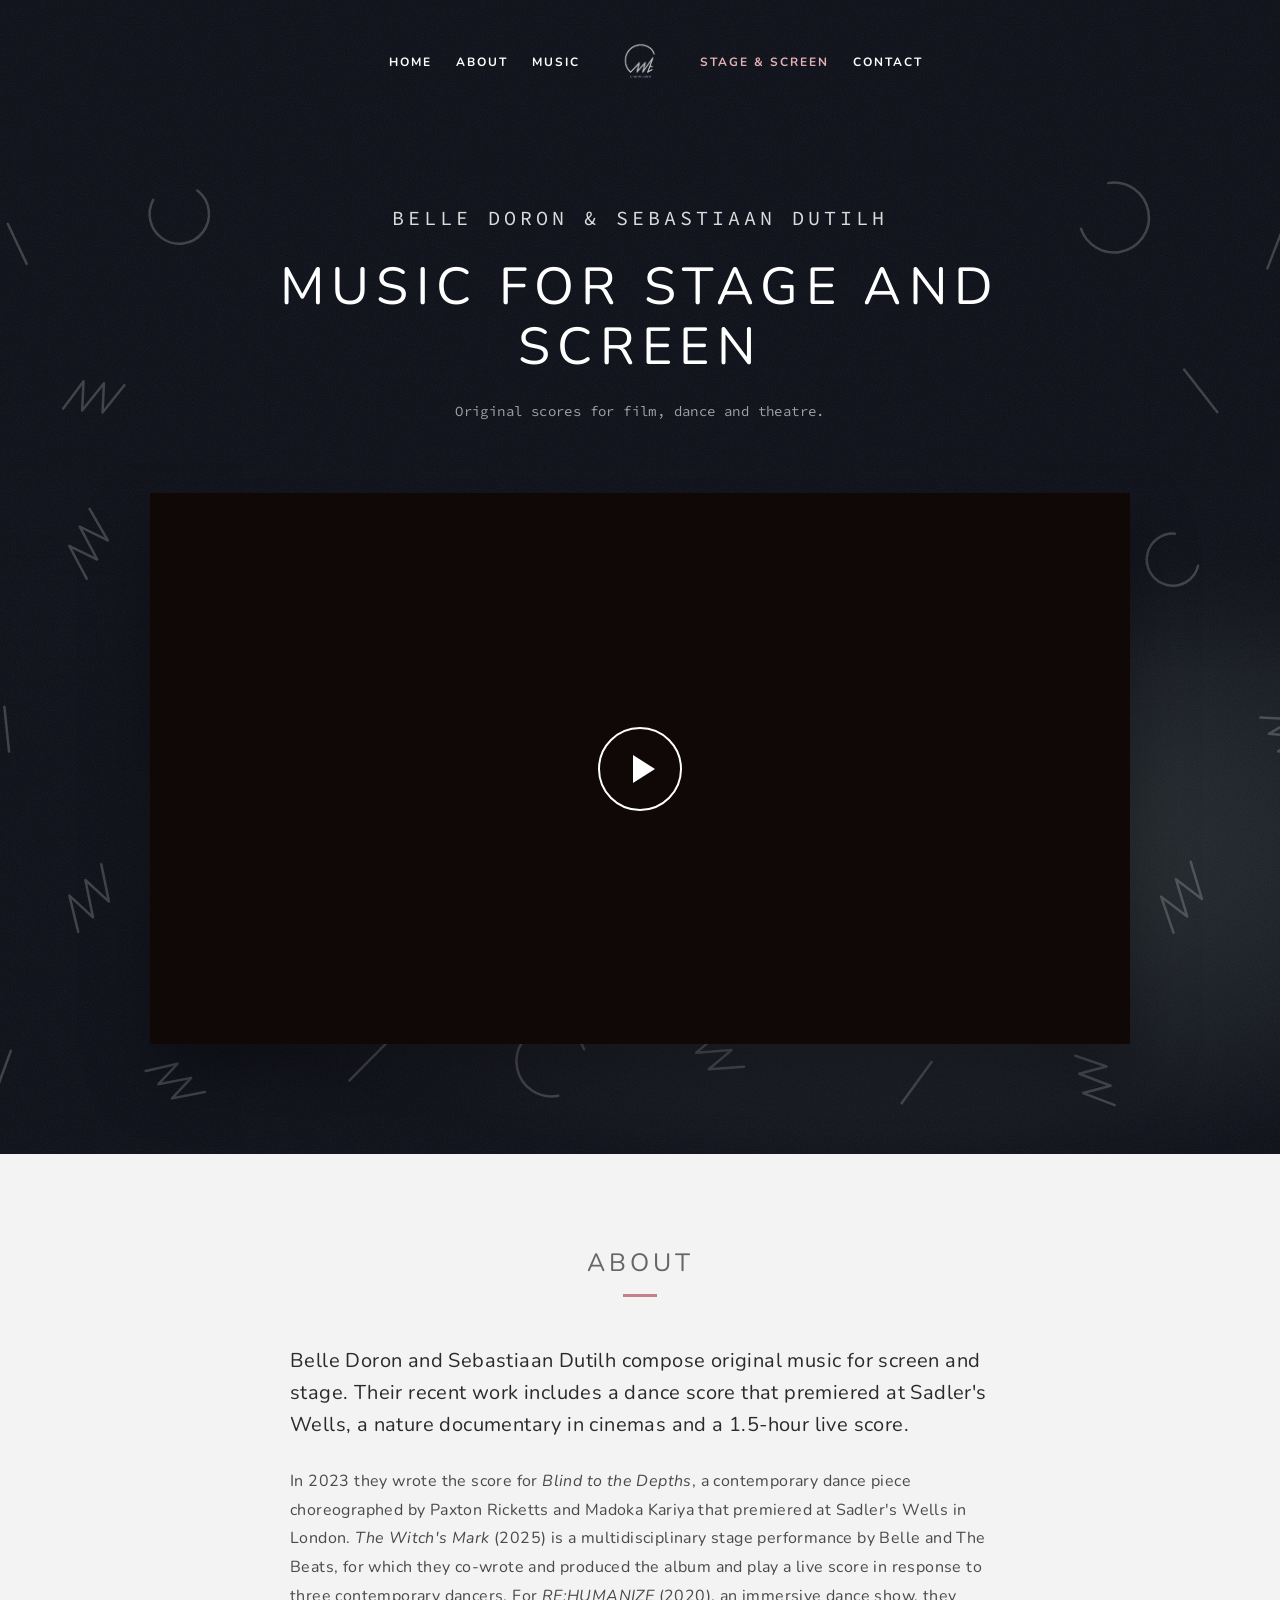
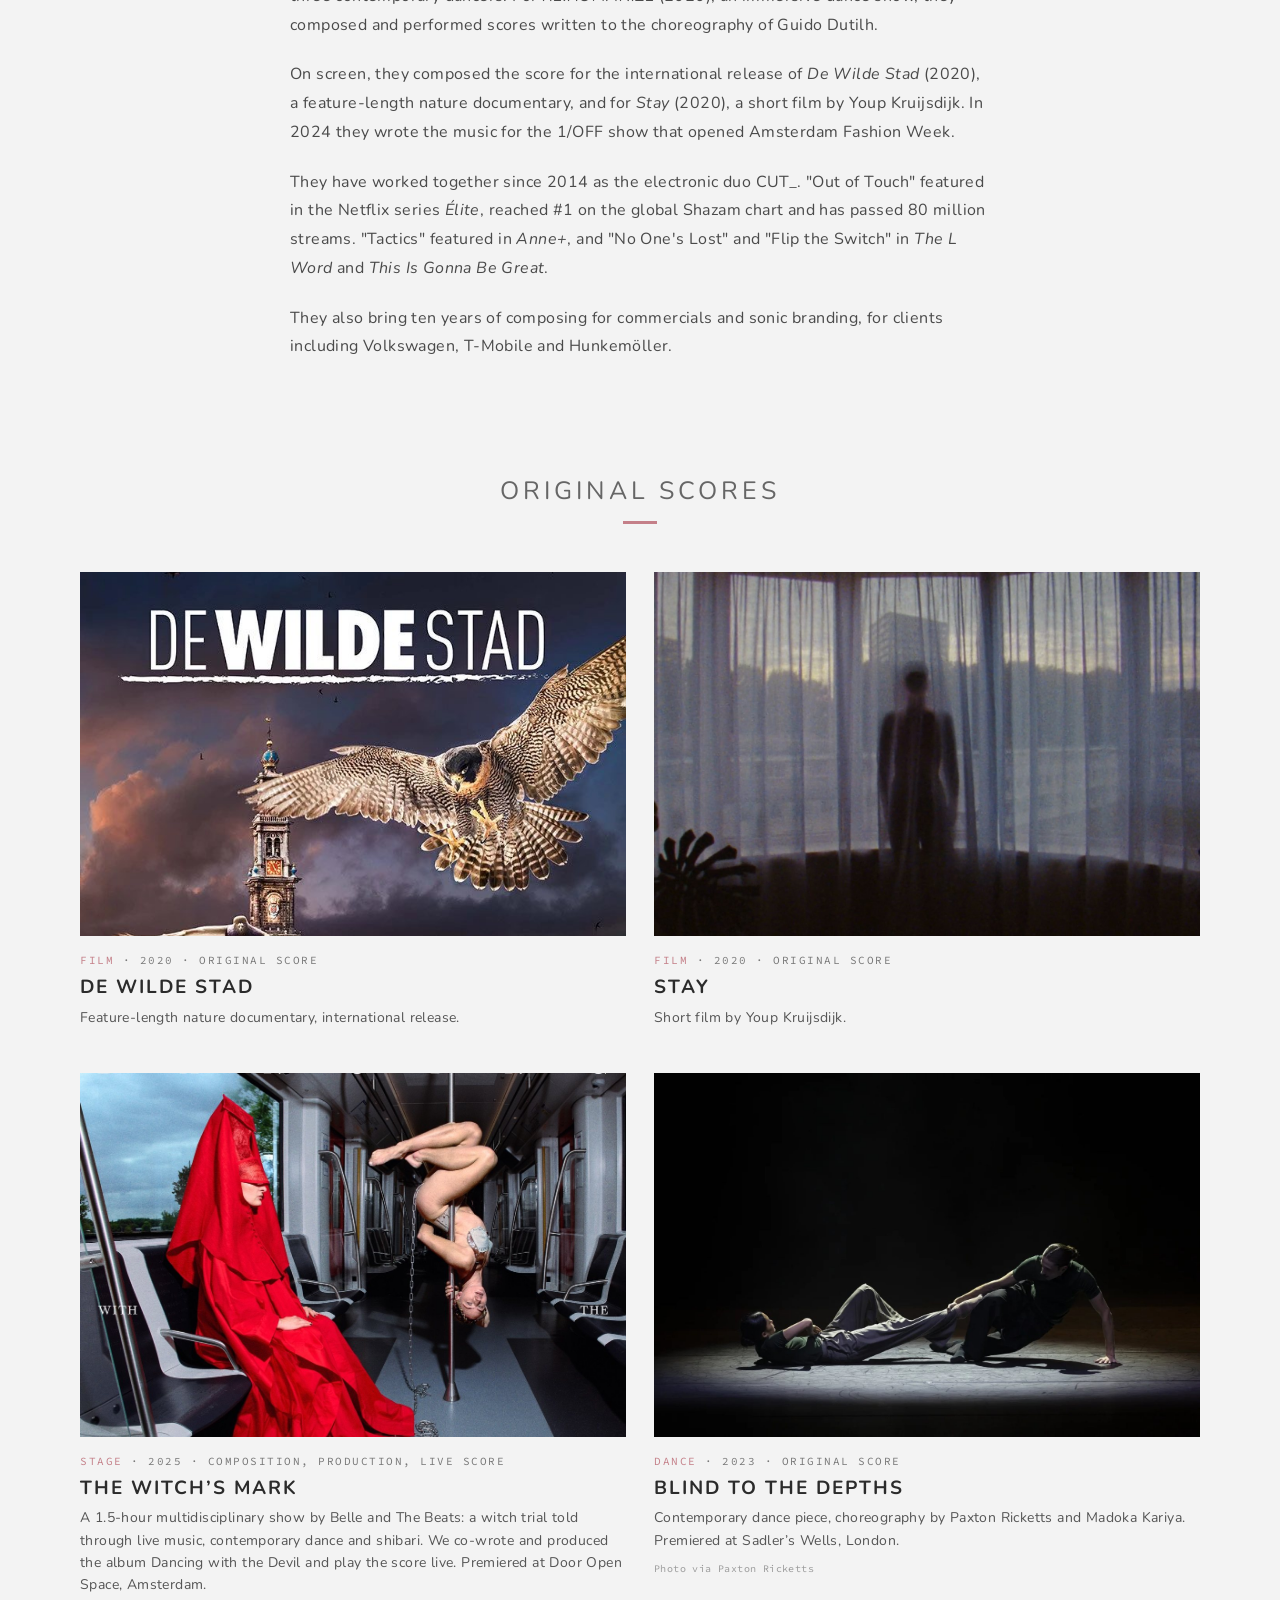
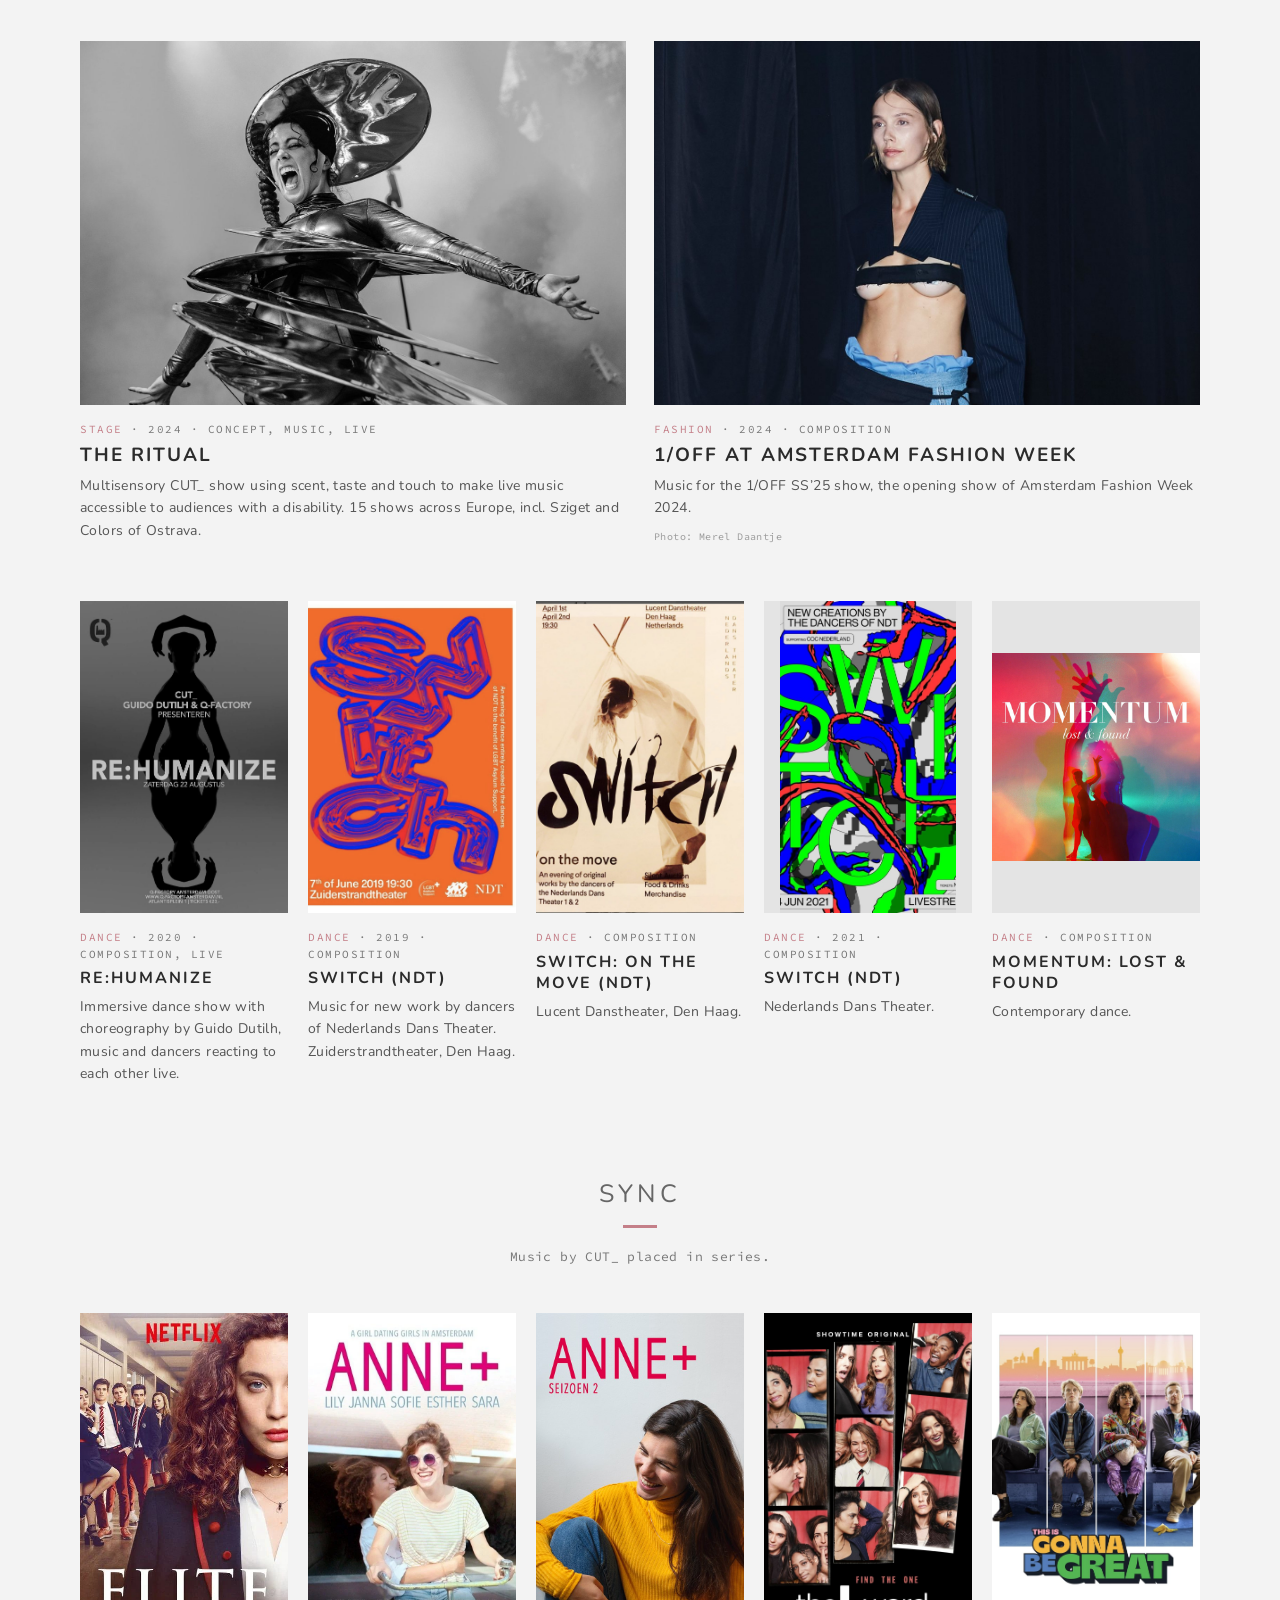
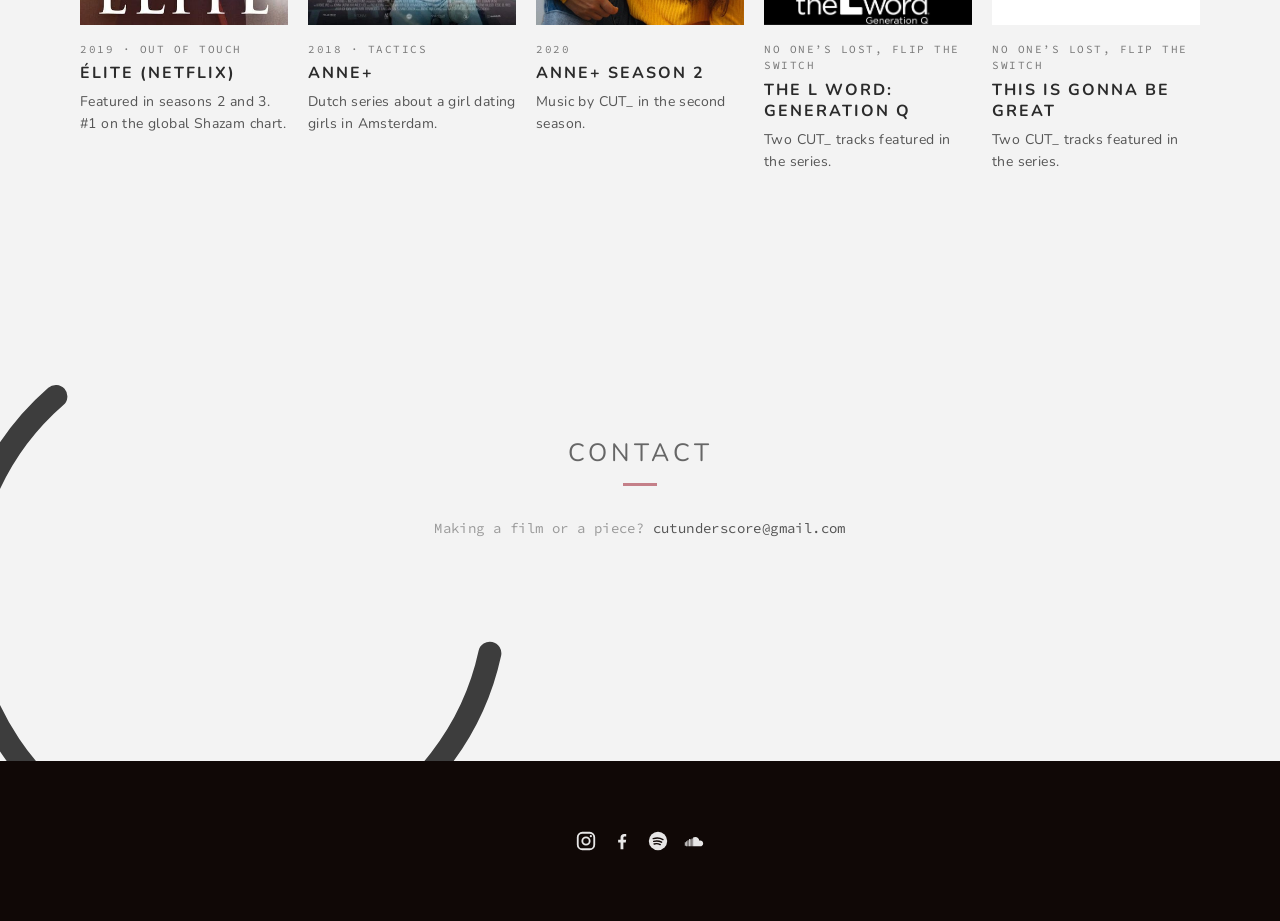
==== scoring.html @ 29ba9552 "CUT_ website v2 Co-Authored-By: Claude Opus 5.5 <noreply@anthropic.com> Claude-Session: https://clau" ====
<!DOCTYPE html>
<html lang="en">
<head>
  <meta charset="utf-8">
  <meta name="viewport" content="width=device-width, initial-scale=1">
  <title>CUT_ | Music for stage and screen</title>
  <meta name="description" content="Belle Doron and Sebastiaan Dutilh (CUT_) compose original music for film, dance and theatre.">
  <link rel="icon" href="img/logo.png">
  <link rel="preconnect" href="https://fonts.googleapis.com">
  <link rel="preconnect" href="https://fonts.gstatic.com" crossorigin>
  <link href="https://fonts.googleapis.com/css2?family=Nunito:wght@300;400;700&family=Source+Code+Pro:wght@400;500&display=swap" rel="stylesheet">
  <link rel="stylesheet" href="css/style.css">
</head>
<body class="page-scoring">

  <header id="header" class="site-header site-header--light">
    <nav class="nav">
      <button class="nav-toggle" aria-label="Menu" aria-expanded="false" aria-controls="nav-menu"><span></span><span></span></button>
      <ul class="nav-left">
        <li><a href="index.html#home">Home</a></li>
        <li><a href="index.html#about">About</a></li>
        <li><a href="index.html#shows">Shows</a></li>
        <li><a href="index.html#music">Music</a></li>
      </ul>
      <a class="logo" href="index.html#home" aria-label="CUT_"><img src="img/logo.png" alt="CUT_"></a>
      <ul class="nav-right">
        <li><a href="scoring.html" class="is-active">Stage &amp; Screen</a></li>
        <li><a href="#contact">Contact</a></li>
      </ul>
    </nav>
  </header>

  <main>
    <!-- INTRO -->
    <section class="section section--intro grain">
      <canvas class="glyphs" data-color="rgba(255,255,255,.2)" data-cell="190" data-weight="2.5" data-avoid=".section--intro .section-inner, .site-header .nav"></canvas>
      <div class="section-inner">
        <p class="eyebrow">Belle Doron &amp; Sebastiaan Dutilh</p>
        <h1>Music for stage and screen</h1>
        <p class="lede">Original scores for film, dance and theatre.</p>
      </div>
    </section>

    <!-- SHOWREEL -->
    <section id="reel" class="band music grain">
      <canvas class="glyphs" data-color="rgba(255,255,255,.2)" data-cell="190" data-weight="2.5" data-avoid="#reel h2"></canvas>
      <div class="wrap">
        <h2>Showreel</h2>
        <button class="reel" data-yt="a45DMk4CSk4" aria-label="Play showreel">
          <img src="https://i.ytimg.com/vi/a45DMk4CSk4/maxresdefault.jpg" alt="" onerror="this.remove()">
          <span class="reel-play" aria-hidden="true"></span>
        </button>
      </div>
    </section>

    <!-- BIO -->
    <section id="about" class="band band--light">
      <div class="wrap wrap--bio">
        <h2>About</h2>
        <div class="bio">
          <p class="bio-lead">Belle Doron and Sebastiaan Dutilh compose original music for screen and stage. Their recent work includes a dance score that premiered at Sadler's Wells, a nature documentary in cinemas and a 1.5-hour live score.</p>
          <p>In 2023 they wrote the score for <em>Blind to the Depths</em>, a contemporary dance piece choreographed by Paxton Ricketts and Madoka Kariya that premiered at Sadler's Wells in London. <em>The Witch's Mark</em> (2025) is a multidisciplinary stage performance by Belle and The Beats, for which they co-wrote and produced the album and play a live score in response to three contemporary dancers. For <em>RE:HUMANIZE</em> (2020), an immersive dance show, they composed and performed scores written to the choreography of Guido Dutilh.</p>
          <p>On screen, they composed the score for the international release of <em>De Wilde Stad</em> (2020), a feature-length nature documentary, and for <em>Stay</em> (2020), a short film by Youp Kruijsdijk. In 2024 they wrote the music for the 1/OFF show that opened Amsterdam Fashion Week.</p>
          <p>They have worked together since 2014 as the electronic duo CUT_. "Out of Touch" featured in the Netflix series <em>Élite</em>, reached #1 on the global Shazam chart and has passed 80 million streams. "Tactics" featured in <em>Anne+</em>, and "No One's Lost" and "Flip the Switch" in <em>The L Word</em> and <em>This Is Gonna Be Great</em>.</p>
          <p>They also bring ten years of composing for commercials and sonic branding, for clients including Volkswagen, T-Mobile and Hunkemöller.</p>
        </div>
      </div>
    </section>

    <!-- ORIGINAL SCORES -->
    <section id="scores" class="band band--light band--rule">
      <div class="wrap">
        <h2>Original scores</h2>
        <div class="grid grid--feature" id="score-feature"></div>
        <div class="grid grid--posters grid--5" id="score-grid"></div>
      </div>
    </section>

    <!-- SYNC -->
    <section id="sync" class="band band--light band--rule">
      <div class="wrap">
        <h2>Sync</h2>
        <p class="band-intro">Music by CUT_ placed in series.</p>
        <div class="grid grid--posters grid--5" id="sync-grid"></div>
      </div>
    </section>

    <!-- CONTACT -->
    <section id="contact" class="contact-band">
      <svg class="big-glyph big-glyph--arc" viewBox="0 0 700 700" aria-hidden="true"><path d="M150,110 A300,300 0 1 0 640,400" /></svg>
      <div class="section-inner">
        <h2>Contact</h2>
        <p class="contact-line">Making a film or a piece? <a href="mailto:cutunderscore@gmail.com">cutunderscore@gmail.com</a></p>
      </div>
    </section>
  </main>

<footer class="site-footer">
    <ul class="social">
      <li><a href="https://instagram.com/cutunderscore" target="_blank" rel="noopener" aria-label="Instagram">
        <svg viewBox="0 0 24 24"><rect x="3" y="3" width="18" height="18" rx="5" fill="none" stroke="currentColor" stroke-width="2"/><circle cx="12" cy="12" r="4" fill="none" stroke="currentColor" stroke-width="2"/><circle cx="17.3" cy="6.7" r="1.2" fill="currentColor"/></svg>
      </a></li>
      <li><a href="https://facebook.com/cutunderscore" target="_blank" rel="noopener" aria-label="Facebook">
        <svg viewBox="0 0 24 24"><path fill="currentColor" d="M13.5 21v-7.5h2.6l.4-3h-3V8.6c0-.9.3-1.5 1.5-1.5h1.6V4.4c-.3 0-1.2-.1-2.3-.1-2.3 0-3.9 1.4-3.9 4v2.2H7.8v3h2.6V21h3.1z"/></svg>
      </a></li>
      <li><a href="https://open.spotify.com/artist/7HPVAGjCVDzP7xcNrkwgxL" target="_blank" rel="noopener" aria-label="Spotify">
        <svg viewBox="0 0 24 24"><circle cx="12" cy="12" r="10" fill="currentColor"/><path d="M6.8 9.4c3.6-1 7.6-.7 10.6 1M7.3 12.4c2.9-.8 6.1-.5 8.6.9M7.8 15.2c2.3-.6 4.6-.4 6.6.7" fill="none" stroke="#100806" stroke-width="1.6" stroke-linecap="round"/></svg>
      </a></li>
      <li><a href="https://soundcloud.com/cutunderscore" target="_blank" rel="noopener" aria-label="SoundCloud">
        <svg viewBox="0 0 24 24"><path fill="currentColor" d="M11 8.2c.6-.4 1.4-.7 2.3-.7 2.4 0 4.3 1.8 4.5 4.1.3-.1.6-.2 1-.2 1.7 0 3.2 1.4 3.2 3.2S20.5 17.8 18.8 17.8H11V8.2zM9.5 9.2h1v8.6h-1zM8 10.2h1v7.6H8zM6.5 9.8h1v8h-1zM5 11.2h1v6.6H5zM3.5 12.2h1v5.4h-1zM2 13.4h1v3.8H2z"/></svg>
      </a></li>
    </ul>
  </footer>
  <script src="js/scoring.js"></script>
  <script src="js/shows.js"></script>
  <script src="js/glyphs.js"></script>
  <script src="js/nav.js"></script>
</body>
</html>
---- css/style.css ----
/* CUT_ — overgenomen van de Squarespace-versie (nov 2026) */

:root {
  --ink: #100806;              /* body + footer */
  --nav: #000;
  --nav-active: rgba(165, 164, 161, .81);
  --heading: rgba(64, 64, 64, .79);
  --muted: #828282;
  --mono-ink: #525252;
  --button: rgba(0, 0, 0, .58);
  --sans: "Nunito", system-ui, sans-serif;
  --mono: "Source Code Pro", ui-monospace, monospace;
}

* { box-sizing: border-box; }
html { scroll-behavior: smooth; }
body {
  margin: 0;
  background: var(--ink);
  font-family: var(--sans);
  font-size: 16px;
  letter-spacing: .4px;
  line-height: 1.75;
  -webkit-font-smoothing: antialiased;
}
img { display: block; max-width: 100%; }
a { color: inherit; }
ul { list-style: none; margin: 0; padding: 0; }

/* ---------- Header ---------- */
.site-header {
  position: absolute;
  top: 0; left: 0; right: 0;
  z-index: 10;
  padding: 0 30px;
}
.nav {
  height: 122px;
  display: flex;
  align-items: center;
  justify-content: center;
  gap: 32px;
}
.nav ul { display: flex; gap: 24px; }
.nav-left  { flex: 1; justify-content: flex-end; }
.nav-right { flex: 1; justify-content: flex-start; }
.nav a {
  font-size: 12px;
  font-weight: 700;
  letter-spacing: 2px;
  line-height: 12px;
  text-transform: uppercase;
  text-decoration: none;
  color: var(--nav);
  transition: color .2s;
}
.nav a:hover, .nav a.is-active { color: var(--nav-active); }
.logo img { width: 56px; height: auto; }

/* ---------- Sections ---------- */
.section {
  position: relative;
  display: flex;
  align-items: center;
  justify-content: center;
  background-color: #ececec;
  background-size: cover;
  background-position: center;
  scroll-margin-top: 0;
}
.section-inner {
  position: relative;
  width: 100%;
  max-width: 820px;
  padding: 140px 30px 100px;
  text-align: center;
}
.section-inner--wide { max-width: 1020px; }

.section--home    { background-image: url('../img/bg-home.gif'); }
.section--shows   { background-image: url('../img/bg-shows.gif'); }
.section--music   { background-image: url('../img/bg-music.gif'); }
.section--contact { background-image: url('../img/bg-contact.gif'); }

.section--home    { min-height: max(89vw, 100vh); }
.section--shows   { min-height: 61vw; }
.section--music   { min-height: 79vw; }
.section--contact { min-height: 81vw; }
@media (min-width: 1600px) {
  .section--home    { min-height: 1300px; }
  .section--shows   { min-height: 980px; }
  .section--music   { min-height: 1100px; }
  .section--contact { min-height: 1100px; }
}

h2 {
  margin: 0 0 1.2em;
  font-family: var(--sans);
  font-weight: 400;
  font-size: 25px;
  line-height: 1.1;
  letter-spacing: 4px;
  text-transform: uppercase;
  color: var(--heading);
}

/* Home */
.hero-cover {
  display: inline-block;
  width: min(461px, 80vw);
}
.hero-cover img { width: 100%; height: auto; }

/* Shows */
.shows { color: var(--muted); text-align: left; }
.shows-empty { margin: 0; font-size: 13px; }
.show {
  display: grid;
  grid-template-columns: 120px 1fr auto;
  gap: 16px;
  align-items: baseline;
  padding: 14px 0;
  border-bottom: 1px solid rgba(0,0,0,.12);
  color: #404040;
}
.show-date { font-family: var(--mono); font-size: 13px; letter-spacing: 1px; text-transform: uppercase; }
.show-place { font-size: 15px; }
.show-place small { display: block; color: var(--muted); font-size: 13px; }
.show a.button { padding: 8px 16px; }

/* Music */
.spotify {
  display: block;
  width: 100%;
  border: 0;
  border-radius: 12px;
}

/* Contact */
.contact-line {
  margin: 0 0 2.2em;
  font-family: var(--mono);
  font-size: 14px;
  color: #9a9a9a;
}
.contact-line a { color: var(--mono-ink); text-decoration: none; }
.contact-line a:hover { text-decoration: underline; }

.button {
  display: inline-block;
  padding: 13px 26px;
  border: 2px solid var(--button);
  color: var(--button);
  background: transparent;
  font-family: var(--mono);
  font-size: 12px;
  font-weight: 500;
  letter-spacing: 2px;
  line-height: 1.2;
  text-transform: uppercase;
  text-decoration: none;
  transition: background .2s, color .2s;
}
.button:hover { background: var(--button); color: #fff; }

/* ---------- Footer ---------- */
.site-footer {
  height: 160px;
  display: flex;
  align-items: center;
  justify-content: center;
  background: var(--ink);
  color: rgba(255,255,255,.8);
}
.social { display: flex; gap: 14px; }
.social a { display: block; width: 22px; height: 22px; color: #fff; opacity: .9; transition: opacity .2s; }
.social a:hover { opacity: .6; }
.social svg { width: 100%; height: 100%; }

/* ---------- Mobiel ---------- */
@media (max-width: 640px) {
  .nav { height: auto; padding-top: 22px; flex-wrap: wrap; gap: 14px 20px; }
  .logo { order: -1; flex-basis: 100%; display: flex; justify-content: center; }
  .nav-left, .nav-right { flex: 0 0 auto; gap: 18px; }
  .nav a { font-size: 11px; letter-spacing: 1.5px; }
  .section-inner { padding: 170px 20px 80px; }
  .section--home { min-height: 100vh; }
  .section--shows, .section--music, .section--contact { min-height: 100vw; }
  .show { grid-template-columns: 1fr; gap: 4px; }
}

/* ================= Stage & Screen (scoring.html) ================= */
.page-scoring { background: #f3f3f3; }
.wrap { width: 100%; max-width: 1180px; margin: 0 auto; padding: 0 30px; }

.section--intro { min-height: 0; background: #f3f3f3; }
.section--intro .section-inner { padding: 200px 30px 90px; }
.eyebrow {
  margin: 0 0 22px;
  font-family: var(--mono);
  font-size: clamp(14px, 1.7vw, 20px);
  letter-spacing: 4px;
  text-transform: uppercase;
  color: #2b2b2b;
}
h1 {
  margin: 0;
  font-weight: 400;
  font-size: clamp(28px, 4.6vw, 52px);
  line-height: 1.15;
  letter-spacing: .14em;
  text-transform: uppercase;
  color: #2b2b2b;
}
.lede { margin: 22px 0 0; font-family: var(--mono); font-size: 14px; color: #777; }
.band { padding: 96px 0; }
.band h2 { text-align: center; margin-bottom: 48px; }
.band--light { background: #f3f3f3; }
.band--rule { padding-top: 0; }
.band--dark  { background: #6b6b6b url('../img/bg-music.gif') center / cover; }
.band--dark h2 { color: #fff; }
.band--grain { background: #ececec url('../img/bg-shows.gif') center / cover; }

/* Showreel */
.reel {
  position: relative;
  display: block;
  width: 100%;
  max-width: 980px;
  margin: 0 auto;
  aspect-ratio: 16 / 9;
  padding: 0;
  border: 0;
  background: var(--ink);
  cursor: pointer;
  overflow: hidden;
  box-shadow: 0 30px 60px rgba(0,0,0,.35);
}
.reel img { width: 100%; height: 100%; object-fit: cover; opacity: .85; transition: opacity .25s, transform .6s; }
.reel:hover img { opacity: 1; transform: scale(1.02); }
.reel-play {
  position: absolute; left: 50%; top: 50%;
  width: 84px; height: 84px; margin: -42px 0 0 -42px;
  border: 2px solid #fff; border-radius: 50%;
}
.reel-play::after {
  content: ""; position: absolute; left: 33px; top: 26px;
  border-left: 22px solid #fff; border-top: 14px solid transparent; border-bottom: 14px solid transparent;
}
.reel iframe { width: 100%; height: 100%; border: 0; display: block; }
.reel--playing { cursor: default; }

/* Bio */
.wrap--bio { max-width: 760px; }
.bio p { margin: 0 0 1.3em; color: #4a4a4a; font-size: 16px; line-height: 1.8; }
.bio .bio-lead { font-size: 20px; line-height: 1.6; color: #2b2b2b; }
.bio em { font-style: italic; }

/* Kaarten */
.grid { display: grid; gap: 44px 28px; }
.grid--posters { grid-template-columns: repeat(4, 1fr); }
.grid--3 { grid-template-columns: repeat(3, 1fr); max-width: 900px; margin-left: auto; margin-right: auto; }
.grid--5 { grid-template-columns: repeat(5, 1fr); gap: 36px 20px; }
.grid--feature { grid-template-columns: repeat(2, 1fr); margin-bottom: 56px; }
.card { display: block; color: inherit; text-decoration: none; }
.card-media { overflow: hidden; background: #e4e4e4; }
.grid--posters .card-media { aspect-ratio: 2 / 3; }
.grid--feature .card-media { aspect-ratio: 3 / 2; }
.card-media img { width: 100%; height: 100%; object-fit: cover; transition: transform .6s; }
a.card:hover .card-media img { transform: scale(1.03); }
.card-media--type {
  display: flex; align-items: center; justify-content: center; padding: 20px;
  background: #6b6b6b url('../img/bg-music.gif') center / cover;
}
.card-type {
  color: #fff; text-align: center;
  font-size: 22px; letter-spacing: 4px; line-height: 1.3; text-transform: uppercase;
}
.card-body { padding-top: 16px; }
.card-meta {
  margin: 0 0 6px;
  font-family: var(--mono); font-size: 11px; letter-spacing: 1.5px; line-height: 1.5;
  text-transform: uppercase; color: #777;
}
.card h3 {
  margin: 0 0 6px;
  font-size: 16px; font-weight: 700; letter-spacing: 2px; line-height: 1.35;
  text-transform: uppercase; color: #2b2b2b;
}
.grid--feature .card h3 { font-size: 19px; }
.card-note { margin: 0; font-size: 14px; line-height: 1.6; color: #555; }
.card-credit { margin: 8px 0 0; font-family: var(--mono); font-size: 10px; color: #999; }
a.card:hover h3 { text-decoration: underline; text-underline-offset: 4px; }

.page-scoring .section--contact { min-height: 0; }
.page-scoring .section--contact .section-inner { padding: 150px 30px 170px; }

@media (max-width: 900px) {
  .grid--posters, .grid--5 { grid-template-columns: repeat(2, 1fr); }
  .grid--3 { grid-template-columns: repeat(3, 1fr); }
}
@media (max-width: 640px) {
  .band { padding: 64px 0; }
  .wrap { padding: 0 20px; }
  .grid--feature { grid-template-columns: 1fr; }
  .grid, .grid--5 { gap: 32px 16px; }
  .grid--3 { grid-template-columns: repeat(2, 1fr); }
  .site-header { background: #f3f3f3; padding-bottom: 16px; }
  .section--intro .section-inner { padding: 200px 20px 80px; }
  .bio .bio-lead { font-size: 18px; }
}

.band-intro { margin: -30px 0 44px; text-align: center; font-family: var(--mono); font-size: 13px; color: #777; }
.shows-more { margin: 34px 0 0; text-align: center; }
[hidden] { display: none !important; }

/* ================= Versie 2: homepage ================= */
:root { --night: #0c0e17; --slate: #252a2c; --pink: #e3b1b6; }
.page-home { background: var(--night); }

/* Ruis in code (vervangt de GIF-achtergronden) */
.grain { position: relative; isolation: isolate; }
.grain::before {
  content: ""; position: absolute; inset: -60px; z-index: -1; pointer-events: none;
  background-image: url("data:image/svg+xml,%3Csvg xmlns='http://www.w3.org/2000/svg' width='220' height='220'%3E%3Cfilter id='n'%3E%3CfeTurbulence type='fractalNoise' baseFrequency='.9' numOctaves='2' stitchTiles='stitch'/%3E%3CfeColorMatrix values='0 0 0 0 1  0 0 0 0 1  0 0 0 0 1  0 0 0 .9 0'/%3E%3C/filter%3E%3Crect width='100%25' height='100%25' filter='url(%23n)'/%3E%3C/svg%3E");
  opacity: .07;
  animation: grain .5s steps(4) infinite;
}
.grain--mid::before { opacity: .38; }
.grain--light::before { opacity: .55; }
@keyframes grain { 0% { transform: translate(0,0) } 25% { transform: translate(-28px,17px) } 50% { transform: translate(19px,-31px) } 75% { transform: translate(-13px,-22px) } 100% { transform: translate(24px,26px) } }
@media (prefers-reduced-motion: reduce) { .grain::before, .big-glyph { animation: none !important; } }
.grain, .about, .contact-band { overflow: hidden; }

canvas.glyphs { position: absolute; inset: 0; width: 100%; height: 100%; z-index: 0; pointer-events: none; }
.hero-inner, .wrap, .section-inner, .teaser-text { position: relative; z-index: 1; }

/* Header op donker */
.site-header--light .nav a { color: #fff; }
.site-header--light .nav a:hover, .site-header--light .nav a.is-active { color: rgba(255,255,255,.5); }
.site-header--light .logo img { filter: invert(1); }

/* Hero */
.hero {
  min-height: 100vh;
  display: flex; align-items: center;
  background: radial-gradient(ellipse at 30% 55%, #2c3336 0%, var(--night) 62%);
  color: #fff;
}
.hero-inner {
  width: 100%; max-width: 1180px; margin: 0 auto; padding: 150px 30px 90px;
  display: grid; grid-template-columns: minmax(0, 540px) 1fr; gap: 70px; align-items: center;
}
.page-home .hero-cover { display: block; width: 100%; box-shadow: 0 40px 90px rgba(0,0,0,.6); transition: transform .5s; }
.page-home .hero-cover:hover { transform: scale(1.015); }
.hero .eyebrow { color: var(--pink); font-size: 12px; letter-spacing: 3px; margin-bottom: 18px; }
.hero h1 { color: #fff; font-weight: 300; font-size: clamp(40px, 6.4vw, 88px); letter-spacing: .16em; line-height: 1; }
.hero-sub { margin: 22px 0 34px; font-family: var(--mono); font-size: 14px; color: rgba(255,255,255,.6); }
.listen { display: flex; flex-wrap: wrap; gap: 12px; }
.listen--center { justify-content: center; margin-top: 28px; }
.button--light { border-color: rgba(255,255,255,.75); color: #fff; }
.button--light:hover { background: #fff; color: var(--night); }

/* Video */
.video { background: var(--night); padding: 30px 0 110px; }
.video .reel { max-width: 1040px; }

/* Feiten */
.facts { background: var(--night); border-top: 1px solid rgba(255,255,255,.12); padding: 34px 30px; }
.facts ul { max-width: 1180px; margin: 0 auto; display: flex; flex-wrap: wrap; justify-content: center; gap: 14px 46px; }
.facts li { font-family: var(--mono); font-size: 12px; letter-spacing: 1.5px; text-transform: uppercase; color: rgba(255,255,255,.55); }
.facts strong { color: #fff; font-weight: 500; }

/* About */
.about { position: relative; background: #f3f3f3; padding: 120px 0; }
.about-grid { display: grid; grid-template-columns: 1.1fr 1fr; gap: 64px; align-items: center; }
.about-photo { margin: 0; }
.about-photo img { width: 100%; aspect-ratio: 4 / 3; object-fit: cover; object-position: 29% 30%; }
.about-text { background: #f3f3f3; padding: 26px 0; }
.about-text h2 { margin-bottom: 22px; }
.about-text p { margin: 0 0 1.1em; color: #4a4a4a; line-height: 1.8; }
.about-text .bio-lead { font-size: 21px; line-height: 1.55; color: #2b2b2b; }

/* Shows */
.shows-band { background: #e9e9e9; display: flex; justify-content: center; }
.shows-band .section-inner { padding: 120px 30px; }

/* Grote glyphs */
.big-glyph { position: absolute; z-index: 0; fill: none; stroke-linecap: round; stroke-linejoin: round; pointer-events: none; animation: wobble .5s steps(2) infinite; }
.big-glyph--zig { left: 50%; top: 50%; width: min(760px, 90%); transform: translate(-50%, -50%); stroke: #f6f6f6; stroke-width: 34; }
.big-glyph--arc { left: -6%; top: 6%; width: min(620px, 80%); stroke: #3d3d3d; stroke-width: 26; }
@keyframes wobble { 50% { rotate: .5deg; } }

/* Music */
.music { background: #707070; padding: 110px 0; }
.music h2 { color: #fff; text-align: center; margin-bottom: 44px; }
.music .spotify { max-width: 980px; margin: 0 auto; box-shadow: 0 30px 60px rgba(0,0,0,.3); }
.releases { display: grid; grid-template-columns: repeat(4, 1fr); gap: 22px; max-width: 980px; margin: 64px auto 0; }
.release { color: #fff; text-decoration: none; }
.release img { width: 100%; aspect-ratio: 1; object-fit: cover; box-shadow: 0 18px 40px rgba(0,0,0,.3); transition: transform .4s; }
.release:hover img { transform: translateY(-6px); }
.release span { display: block; margin-top: 14px; font-size: 14px; font-weight: 700; letter-spacing: 2px; text-transform: uppercase; }
.release small { display: block; margin-top: 4px; font-family: var(--mono); font-size: 10px; font-weight: 400; letter-spacing: 1px; opacity: .8; }

/* Teaser Stage & Screen */
.teaser { position: relative; min-height: 78vh; display: flex; align-items: flex-end; background: #000; overflow: hidden; }
.teaser > img { position: absolute; inset: 0; width: 100%; height: 100%; object-fit: cover; opacity: .9; }
.teaser::after { content: ""; position: absolute; inset: 0; background: linear-gradient(to top, rgba(0,0,0,.85), rgba(0,0,0,0) 60%); }
.teaser-text { z-index: 2; width: 100%; max-width: 1180px; margin: 0 auto; padding: 0 30px 70px; color: #fff; }
.teaser .eyebrow { color: var(--pink); font-size: 12px; letter-spacing: 3px; margin-bottom: 14px; }
.teaser h2 { color: #fff; font-size: clamp(24px, 3.6vw, 44px); letter-spacing: .14em; margin-bottom: 14px; }
.teaser p:not(.eyebrow) { margin: 0 0 28px; font-family: var(--mono); font-size: 14px; color: rgba(255,255,255,.7); }

/* Contact */
.contact-band { position: relative; background: #f3f3f3; display: flex; justify-content: center; }
.contact-band .section-inner { padding: 170px 30px 190px; }

.page-scoring .reel { position: relative; z-index: 1; }

@media (max-width: 860px) {
  .hero-inner { grid-template-columns: 1fr; gap: 40px; text-align: center; padding-top: 190px; }
  .page-home .hero-cover { max-width: 420px; margin: 0 auto; }
  .hero .listen { justify-content: center; }
  .about-grid { grid-template-columns: 1fr; gap: 30px; }
  .about { padding: 70px 0; }
  .releases { grid-template-columns: repeat(2, 1fr); }
}
@media (max-width: 640px) {
  .site-header--light { background: transparent; }
  .video { padding-bottom: 60px; }
  .facts ul { gap: 10px 26px; }
  .music { padding: 70px 0; }
  .teaser { min-height: 70vh; }
}

/* ================= Roze accent over de hele site ================= */
:root { --pink: #e3b1b6; --pink-deep: #c47f88; }
::selection { background: var(--pink); color: #1a1a1a; }

/* menu */
.nav a:hover, .nav a.is-active { color: var(--pink-deep); }
.site-header--light .nav a:hover, .site-header--light .nav a.is-active { color: var(--pink); }

/* knoppen */
.button:hover { background: var(--pink-deep); border-color: var(--pink-deep); color: #fff; }
.button--light:hover { background: var(--pink); border-color: var(--pink); color: var(--night); }

/* koppen: dun roze streepje eronder */
h2::after { content: ""; display: block; width: 34px; height: 3px; margin: 16px auto 0; background: var(--pink-deep); }
.about-text h2::after, .teaser h2::after { margin-left: 0; }
.music h2::after, .teaser h2::after { background: var(--pink); }

/* bio: belangrijke feiten */
.about-text strong, .bio strong { font-weight: 700; color: #1f1f1f; box-shadow: inset 0 -0.5em 0 rgba(227,177,182,.55); }
.about-text a, .bio a { color: inherit; text-decoration-color: var(--pink-deep); text-decoration-thickness: 2px; text-underline-offset: 4px; }
.about-text a:hover { color: var(--pink-deep); }

/* Stage & Screen-pagina */
.page-scoring .eyebrow { color: var(--pink-deep); }
.kind { color: var(--pink-deep); }
a.card:hover h3 { text-decoration-color: var(--pink-deep); }
.contact-line a:hover { color: var(--pink-deep); }

/* video, releases, footer */
.reel:hover .reel-play { border-color: var(--pink); }
.reel:hover .reel-play::after { border-left-color: var(--pink); }
.release small { color: var(--pink); opacity: 1; }
.release:hover span { color: #f3c4c9; }
.social a:hover { opacity: 1; color: var(--pink); }
.big-glyph--arc { stroke: var(--pink-deep); }

/* Teaser: tekst linksboven */
.teaser { align-items: flex-start; }
.teaser::after { background: linear-gradient(to bottom, rgba(0,0,0,.8), rgba(0,0,0,0) 55%); }
.teaser-text { padding: 70px 30px 0; }
.facts { display: none; }

/* Music en showreel: zelfde donkere achtergrond als de opening. Geen roze in achtergronden. */
.music { background: radial-gradient(ellipse at 70% 40%, #2c3336 0%, var(--night) 62%); }
.big-glyph--arc { stroke: #3d3d3d; }
.page-scoring .eyebrow { color: #2b2b2b; }

/* ================= Stage & Screen: donkere opening die overloopt in de showreel ================= */
.page-scoring .section--intro { background: var(--night); color: #fff; position: relative; }
.page-scoring .section--intro h1 { color: #fff; }
.page-scoring .section--intro .eyebrow { color: rgba(255,255,255,.85); }
.page-scoring .section--intro .lede { color: rgba(255,255,255,.6); }
.page-scoring .section--intro .section-inner { padding-bottom: 40px; }
.page-scoring #reel { background: linear-gradient(to bottom, var(--night) 0%, rgba(12,14,23,0) 30%), radial-gradient(ellipse at 70% 55%, #2c3336 0%, var(--night) 62%); padding-top: 30px; }
.page-scoring #reel h2 { display: none; }
.page-scoring .site-header--light + main .section--intro { padding-top: 0; }

/* ================= Hamburgermenu ================= */
.nav-toggle {
  display: none; position: relative; z-index: 30;
  width: 44px; height: 44px; padding: 0; border: 0; background: none; cursor: pointer;
}
.nav-toggle span { position: absolute; left: 10px; right: 10px; height: 2px; background: #1a1a1a; transition: transform .3s, top .3s; }
.nav-toggle span:first-child { top: 17px; }
.nav-toggle span:last-child { top: 25px; }
.site-header--light .nav-toggle span { background: #fff; }
.nav-open .nav-toggle span { background: #fff; }
.nav-open .nav-toggle span:first-child { top: 21px; transform: rotate(45deg); }
.nav-open .nav-toggle span:last-child { top: 21px; transform: rotate(-45deg); }

@media (max-width: 760px) {
  .site-header, .site-header--light { background: transparent; padding: 0 16px; }
  .nav { height: 84px; padding-top: 0; flex-wrap: nowrap; justify-content: space-between; gap: 0; }
  .logo { order: 0; flex-basis: auto; position: relative; z-index: 30; }
  .logo img { width: 46px; }
  .nav-toggle { display: block; order: 2; flex: 0 0 44px; }
  .nav ul.nav-left, .nav ul.nav-right { display: none; }
  .nav-open .nav {
    position: fixed; inset: 0; z-index: 20; height: auto;
    flex-direction: column; justify-content: center; align-items: center; gap: 26px;
    background: var(--night); padding: 0 16px;
  }
  .nav-open .nav ul.nav-left, .nav-open .nav ul.nav-right { display: flex; flex-direction: column; align-items: center; gap: 26px; }
  .nav-open .logo { position: absolute; left: 16px; top: 19px; }
  .nav-open .nav-toggle { position: absolute; right: 16px; top: 20px; }
  .nav-open .nav a { color: #fff; font-size: 16px; letter-spacing: 4px; line-height: 24px; }
  .nav-open .nav a.is-active, .nav-open .nav a:hover { color: var(--pink); }
  .nav-open .logo img { filter: invert(1); }
  .page-home .hero-inner { padding-top: 120px; }
  .page-scoring .section--intro .section-inner { padding-top: 140px; }
}

.hero h1 { margin-bottom: 34px; }
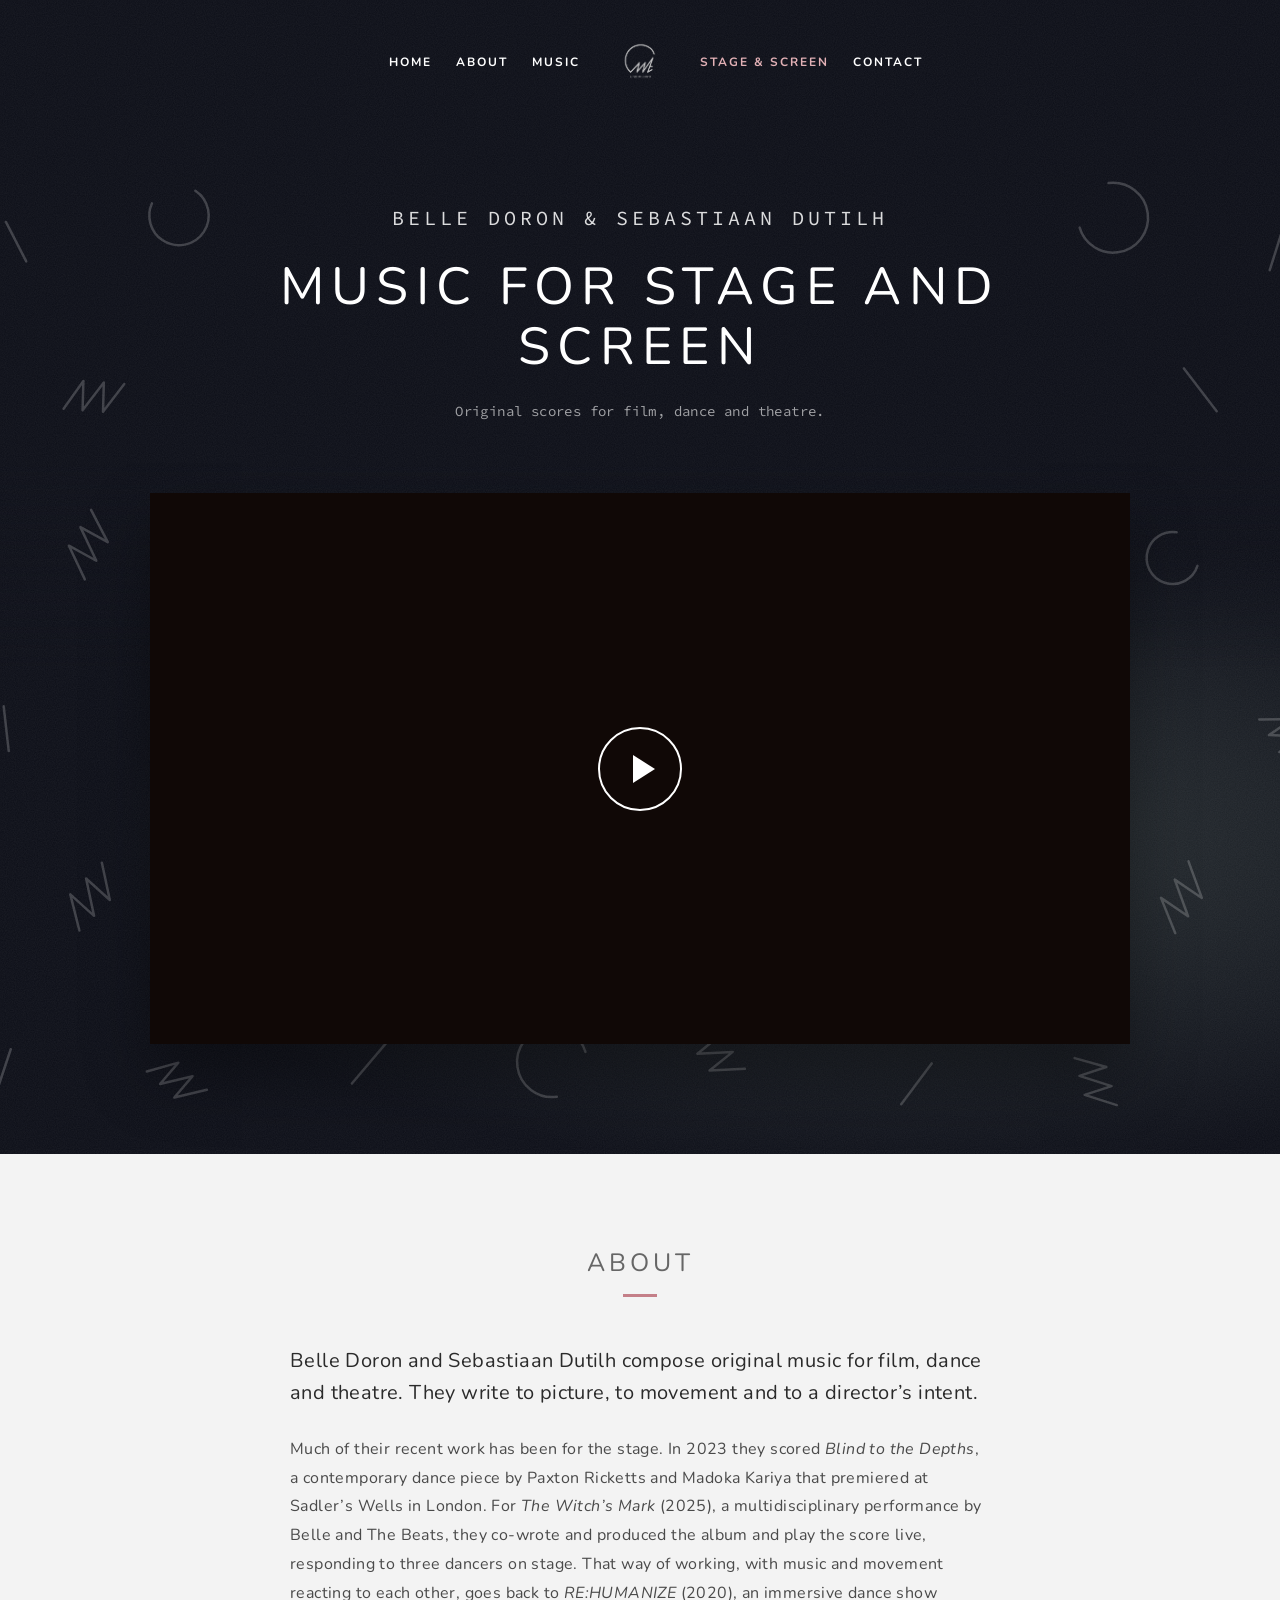
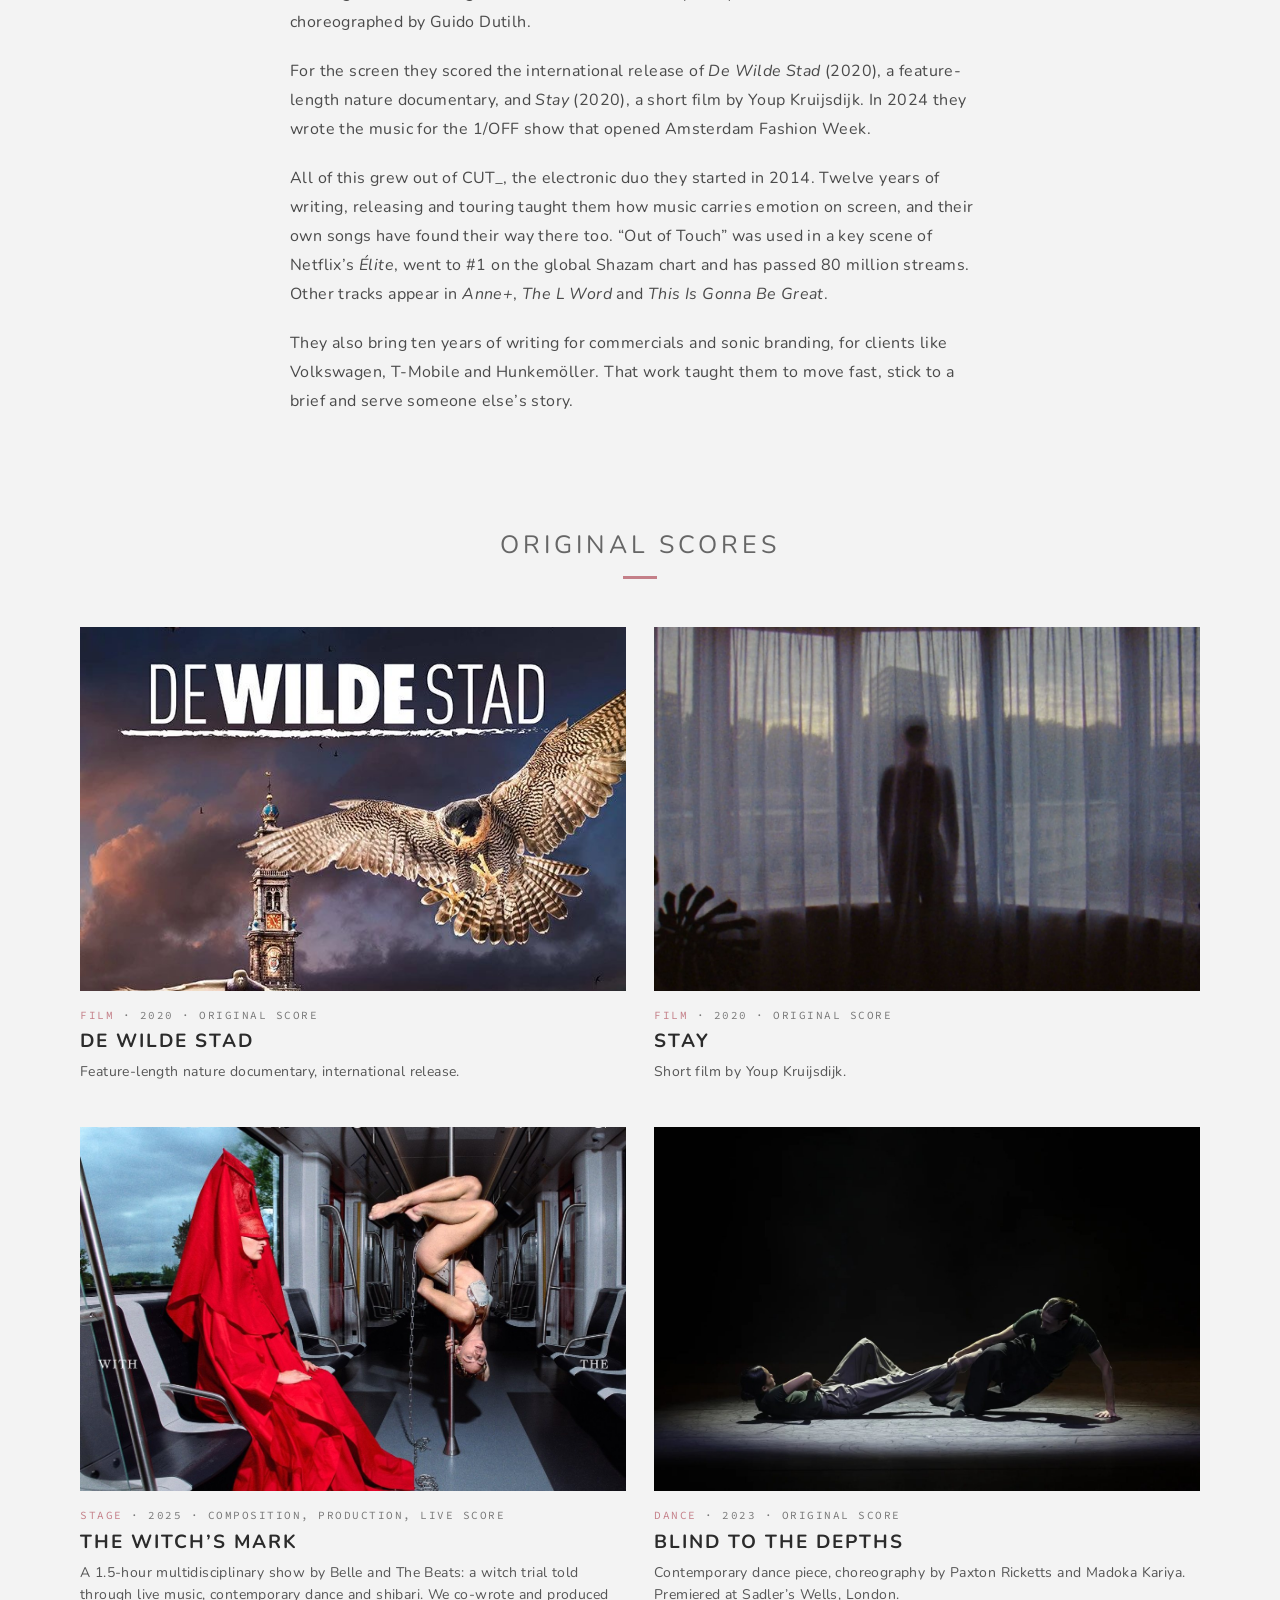
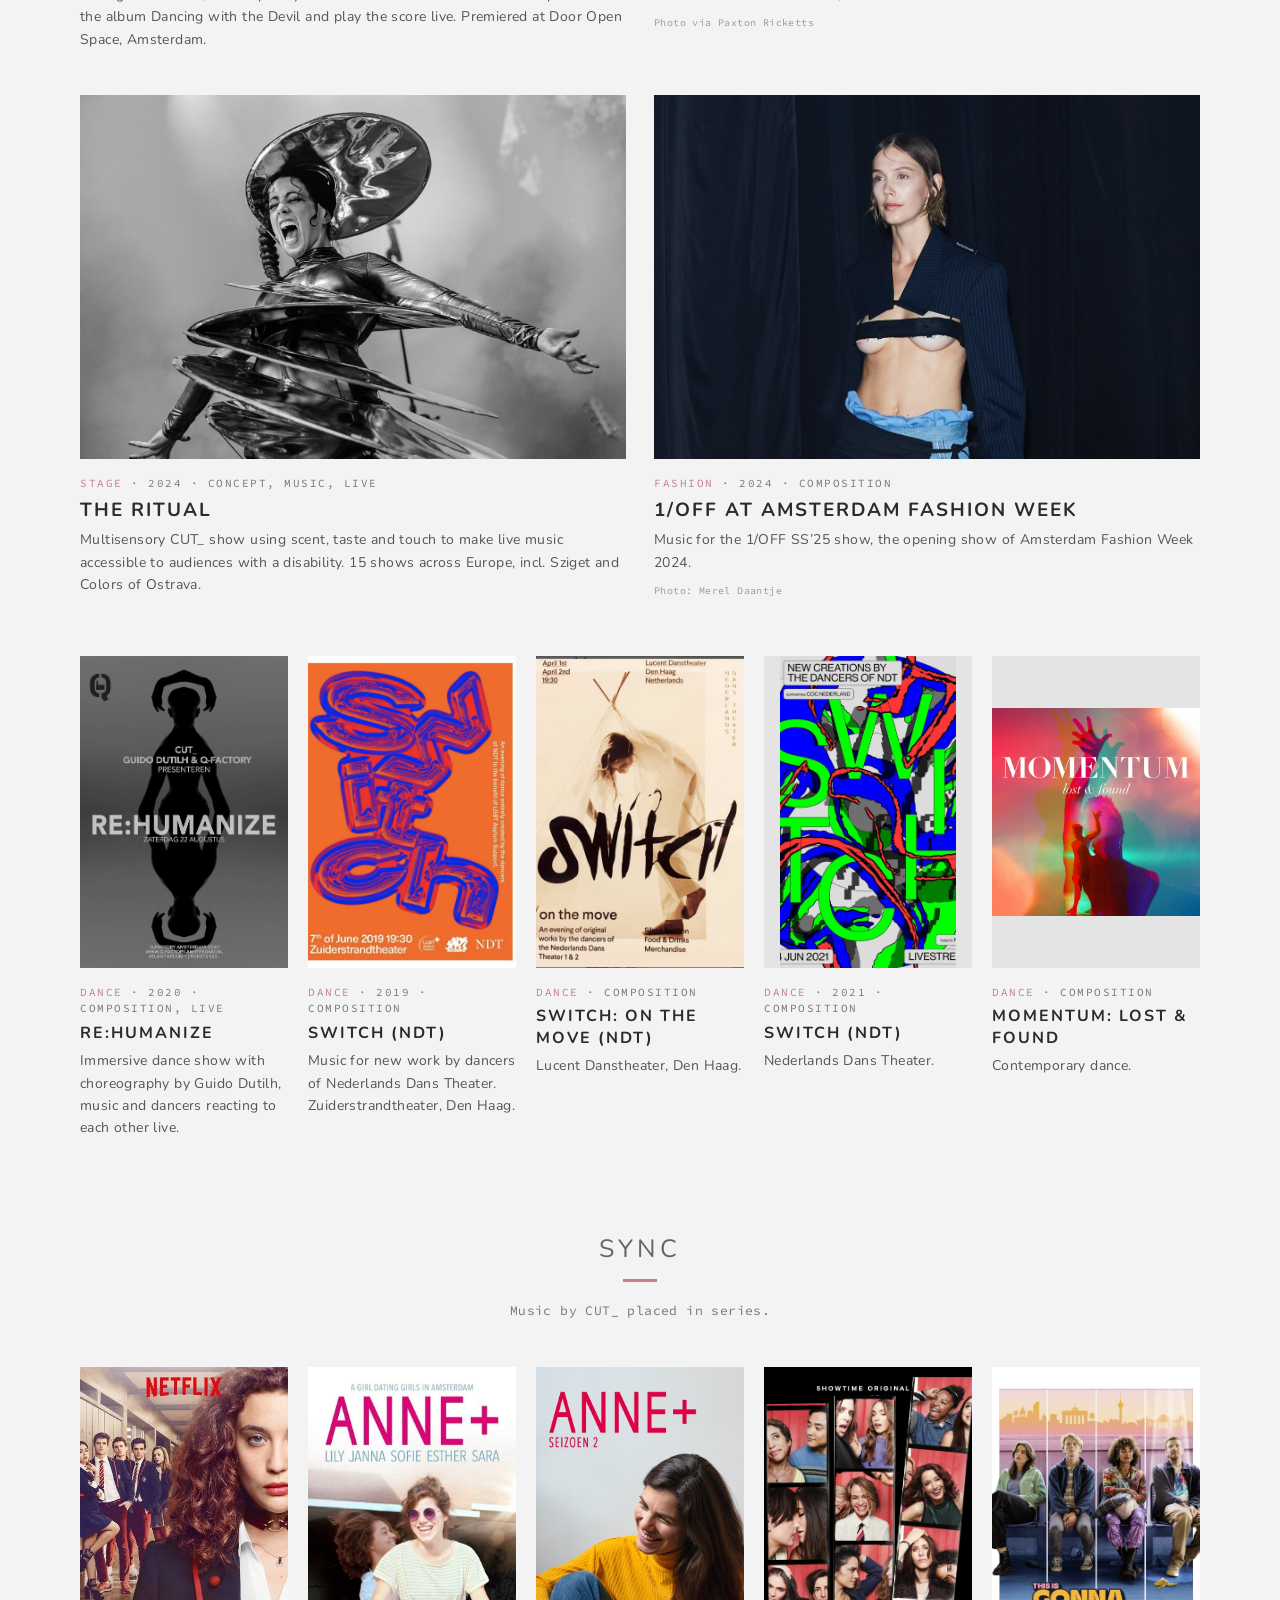
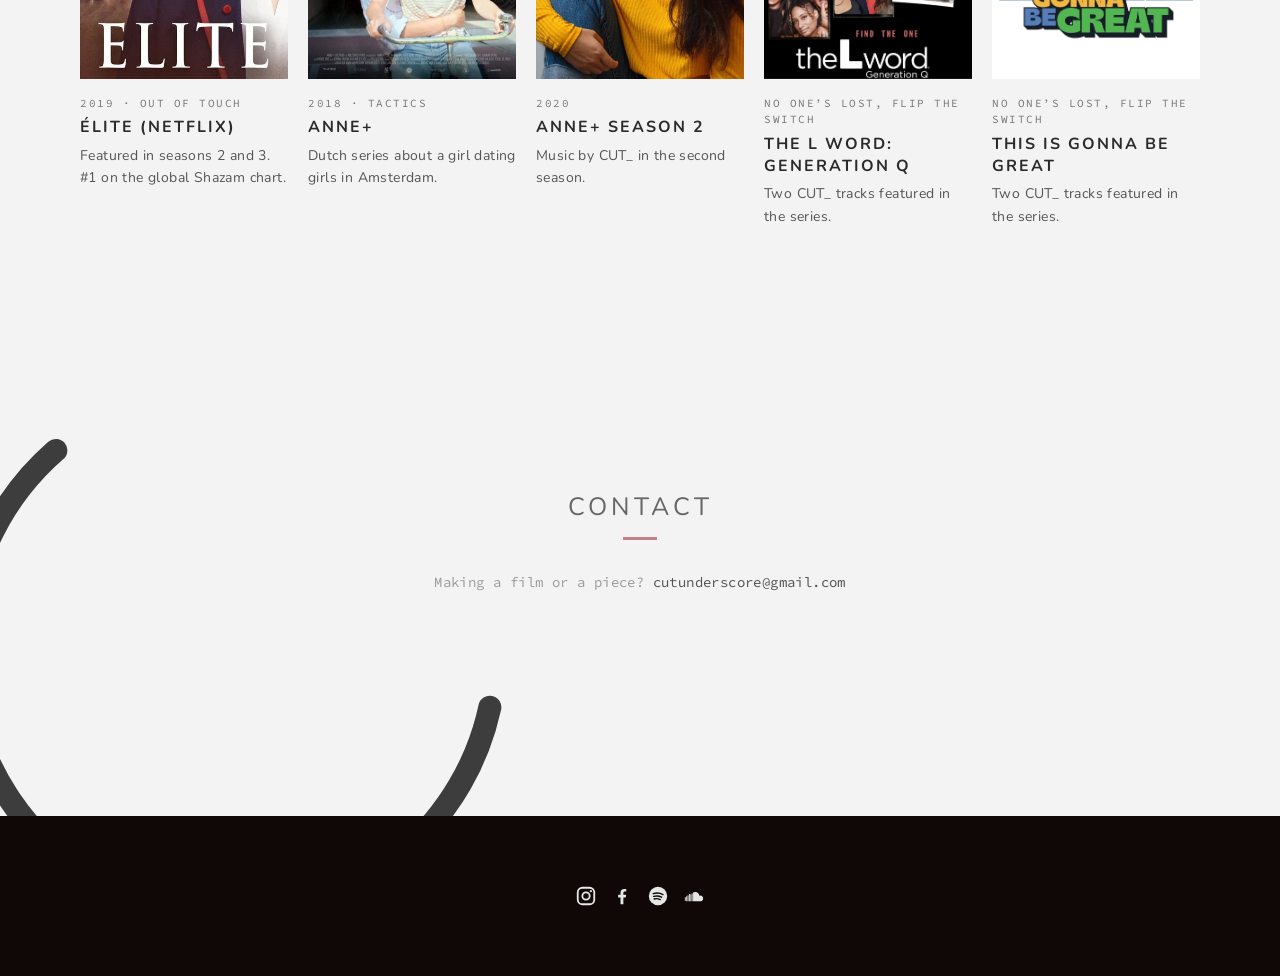
==== commit f8eef317: "Nieuwe bio op Stage & Screen Co-Authored-By: Claude Opus 5.5 <noreply@anthropic.com> Claude-Session:" ====
--- a/scoring.html
+++ b/scoring.html
@@ -58,11 +58,11 @@
       <div class="wrap wrap--bio">
         <h2>About</h2>
         <div class="bio">
-          <p class="bio-lead">Belle Doron and Sebastiaan Dutilh compose original music for screen and stage. Their recent work includes a dance score that premiered at Sadler's Wells, a nature documentary in cinemas and a 1.5-hour live score.</p>
-          <p>In 2023 they wrote the score for <em>Blind to the Depths</em>, a contemporary dance piece choreographed by Paxton Ricketts and Madoka Kariya that premiered at Sadler's Wells in London. <em>The Witch's Mark</em> (2025) is a multidisciplinary stage performance by Belle and The Beats, for which they co-wrote and produced the album and play a live score in response to three contemporary dancers. For <em>RE:HUMANIZE</em> (2020), an immersive dance show, they composed and performed scores written to the choreography of Guido Dutilh.</p>
-          <p>On screen, they composed the score for the international release of <em>De Wilde Stad</em> (2020), a feature-length nature documentary, and for <em>Stay</em> (2020), a short film by Youp Kruijsdijk. In 2024 they wrote the music for the 1/OFF show that opened Amsterdam Fashion Week.</p>
-          <p>They have worked together since 2014 as the electronic duo CUT_. "Out of Touch" featured in the Netflix series <em>Élite</em>, reached #1 on the global Shazam chart and has passed 80 million streams. "Tactics" featured in <em>Anne+</em>, and "No One's Lost" and "Flip the Switch" in <em>The L Word</em> and <em>This Is Gonna Be Great</em>.</p>
-          <p>They also bring ten years of composing for commercials and sonic branding, for clients including Volkswagen, T-Mobile and Hunkemöller.</p>
+          <p class="bio-lead">Belle Doron and Sebastiaan Dutilh compose original music for film, dance and theatre. They write to picture, to movement and to a director’s intent.</p>
+          <p>Much of their recent work has been for the stage. In 2023 they scored <em>Blind to the Depths</em>, a contemporary dance piece by Paxton Ricketts and Madoka Kariya that premiered at Sadler’s Wells in London. For <em>The Witch’s Mark</em> (2025), a multidisciplinary performance by Belle and The Beats, they co-wrote and produced the album and play the score live, responding to three dancers on stage. That way of working, with music and movement reacting to each other, goes back to <em>RE:HUMANIZE</em> (2020), an immersive dance show choreographed by Guido Dutilh.</p>
+          <p>For the screen they scored the international release of <em>De Wilde Stad</em> (2020), a feature-length nature documentary, and <em>Stay</em> (2020), a short film by Youp Kruijsdijk. In 2024 they wrote the music for the 1/OFF show that opened Amsterdam Fashion Week.</p>
+          <p>All of this grew out of CUT_, the electronic duo they started in 2014. Twelve years of writing, releasing and touring taught them how music carries emotion on screen, and their own songs have found their way there too. “Out of Touch” was used in a key scene of Netflix’s <em>Élite</em>, went to #1 on the global Shazam chart and has passed 80 million streams. Other tracks appear in <em>Anne+</em>, <em>The L Word</em> and <em>This Is Gonna Be Great</em>.</p>
+          <p>They also bring ten years of writing for commercials and sonic branding, for clients like Volkswagen, T-Mobile and Hunkemöller. That work taught them to move fast, stick to a brief and serve someone else’s story.</p>
         </div>
       </div>
     </section>
--- a/css/style.css
+++ b/css/style.css
@@ -77,10 +77,6 @@
 }
 .section-inner--wide { max-width: 1020px; }
 
-.section--home    { background-image: url('../img/bg-home.gif'); }
-.section--shows   { background-image: url('../img/bg-shows.gif'); }
-.section--music   { background-image: url('../img/bg-music.gif'); }
-.section--contact { background-image: url('../img/bg-contact.gif'); }
 
 .section--home    { min-height: max(89vw, 100vh); }
 .section--shows   { min-height: 61vw; }
@@ -217,9 +213,9 @@
 .band h2 { text-align: center; margin-bottom: 48px; }
 .band--light { background: #f3f3f3; }
 .band--rule { padding-top: 0; }
-.band--dark  { background: #6b6b6b url('../img/bg-music.gif') center / cover; }
+.band--dark  { background: var(--night, #0c0e17); }
 .band--dark h2 { color: #fff; }
-.band--grain { background: #ececec url('../img/bg-shows.gif') center / cover; }
+.band--grain { background: #ececec; }
 
 /* Showreel */
 .reel {
@@ -270,7 +266,7 @@
 a.card:hover .card-media img { transform: scale(1.03); }
 .card-media--type {
   display: flex; align-items: center; justify-content: center; padding: 20px;
-  background: #6b6b6b url('../img/bg-music.gif') center / cover;
+  background: var(--night, #0c0e17);
 }
 .card-type {
   color: #fff; text-align: center;
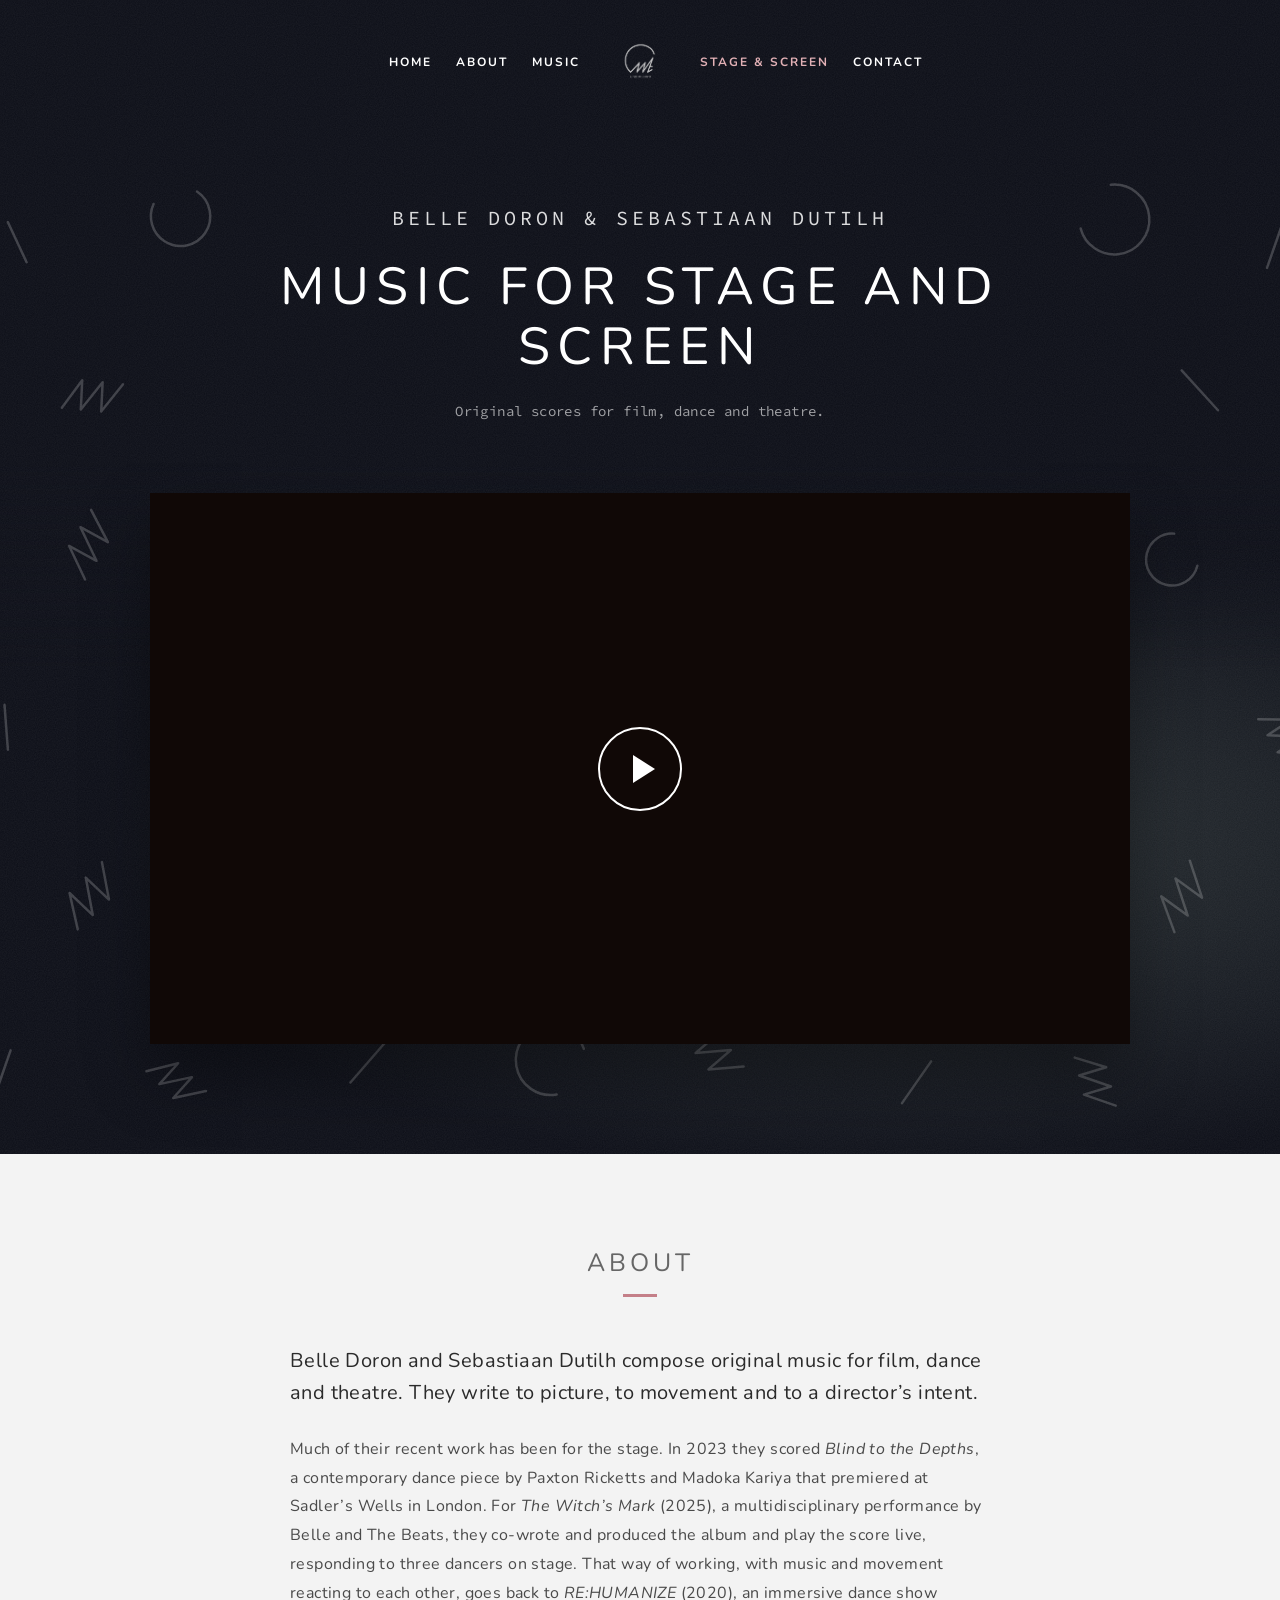
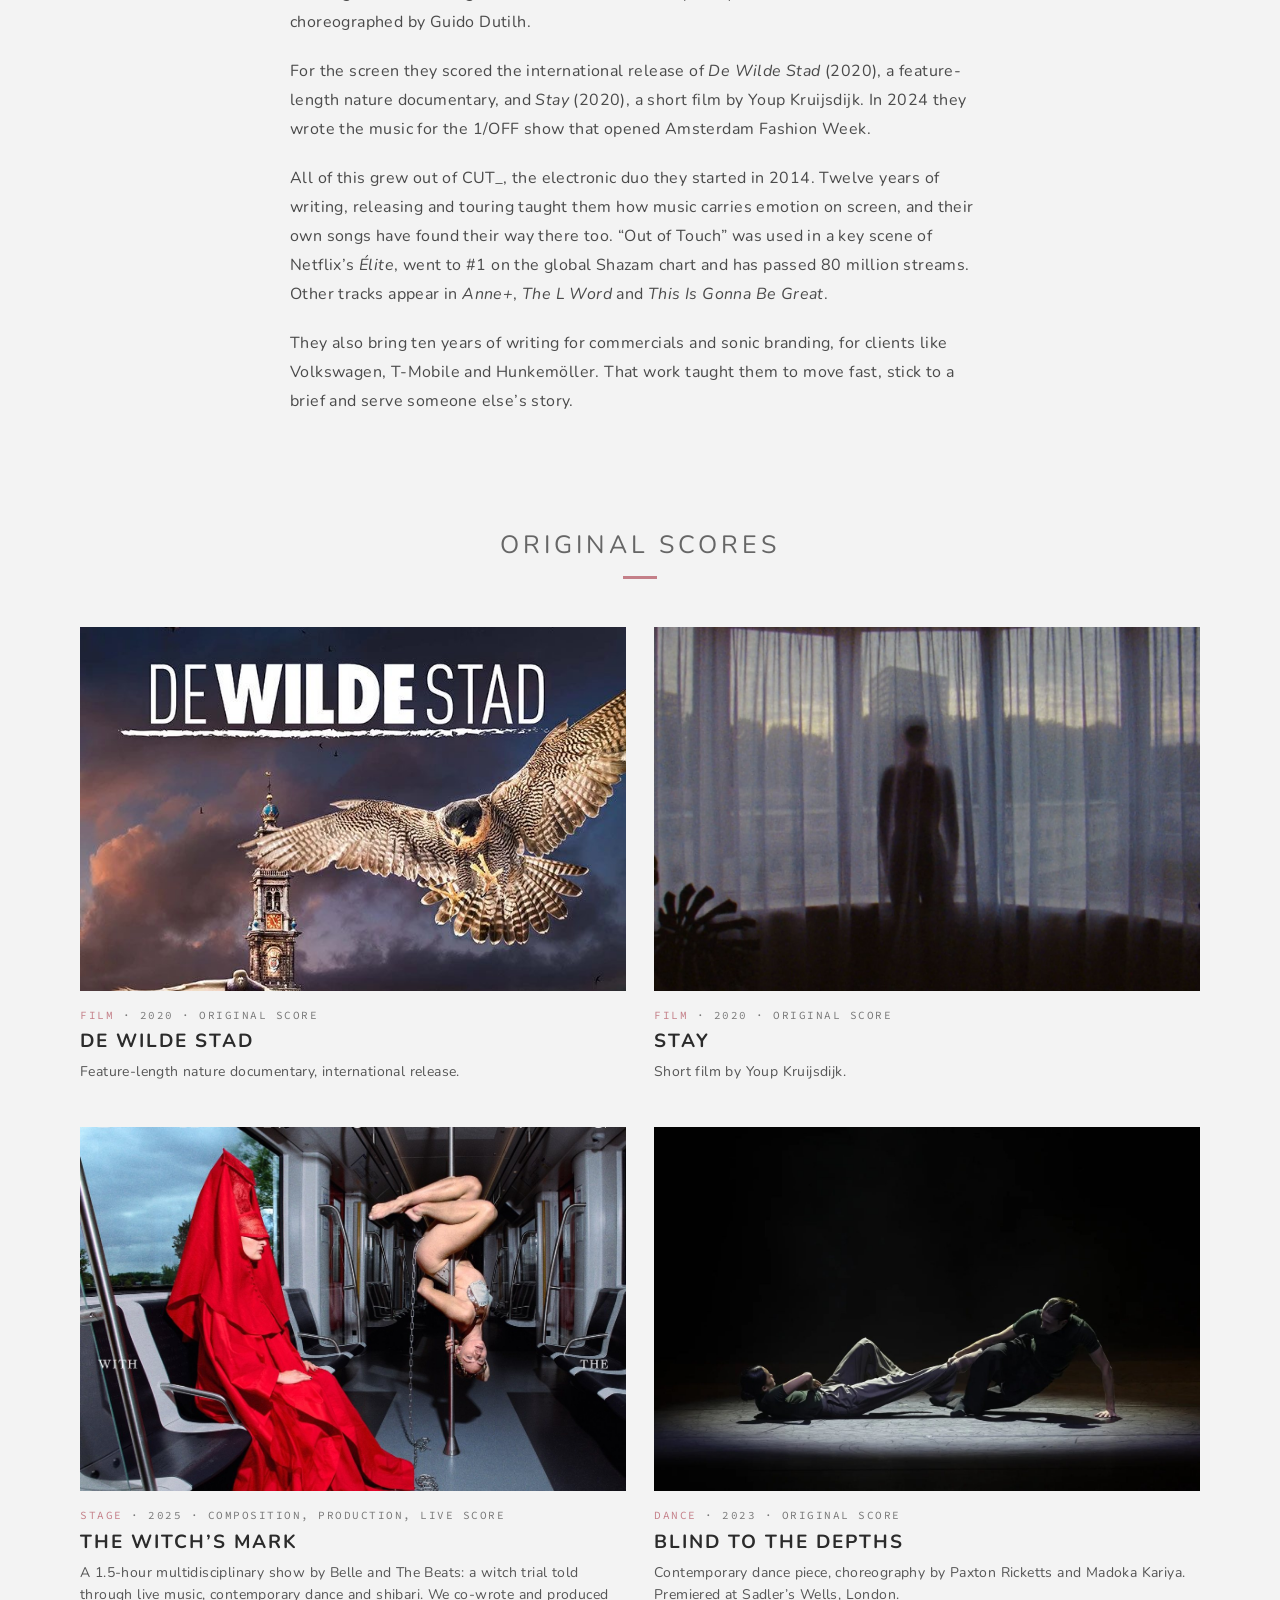
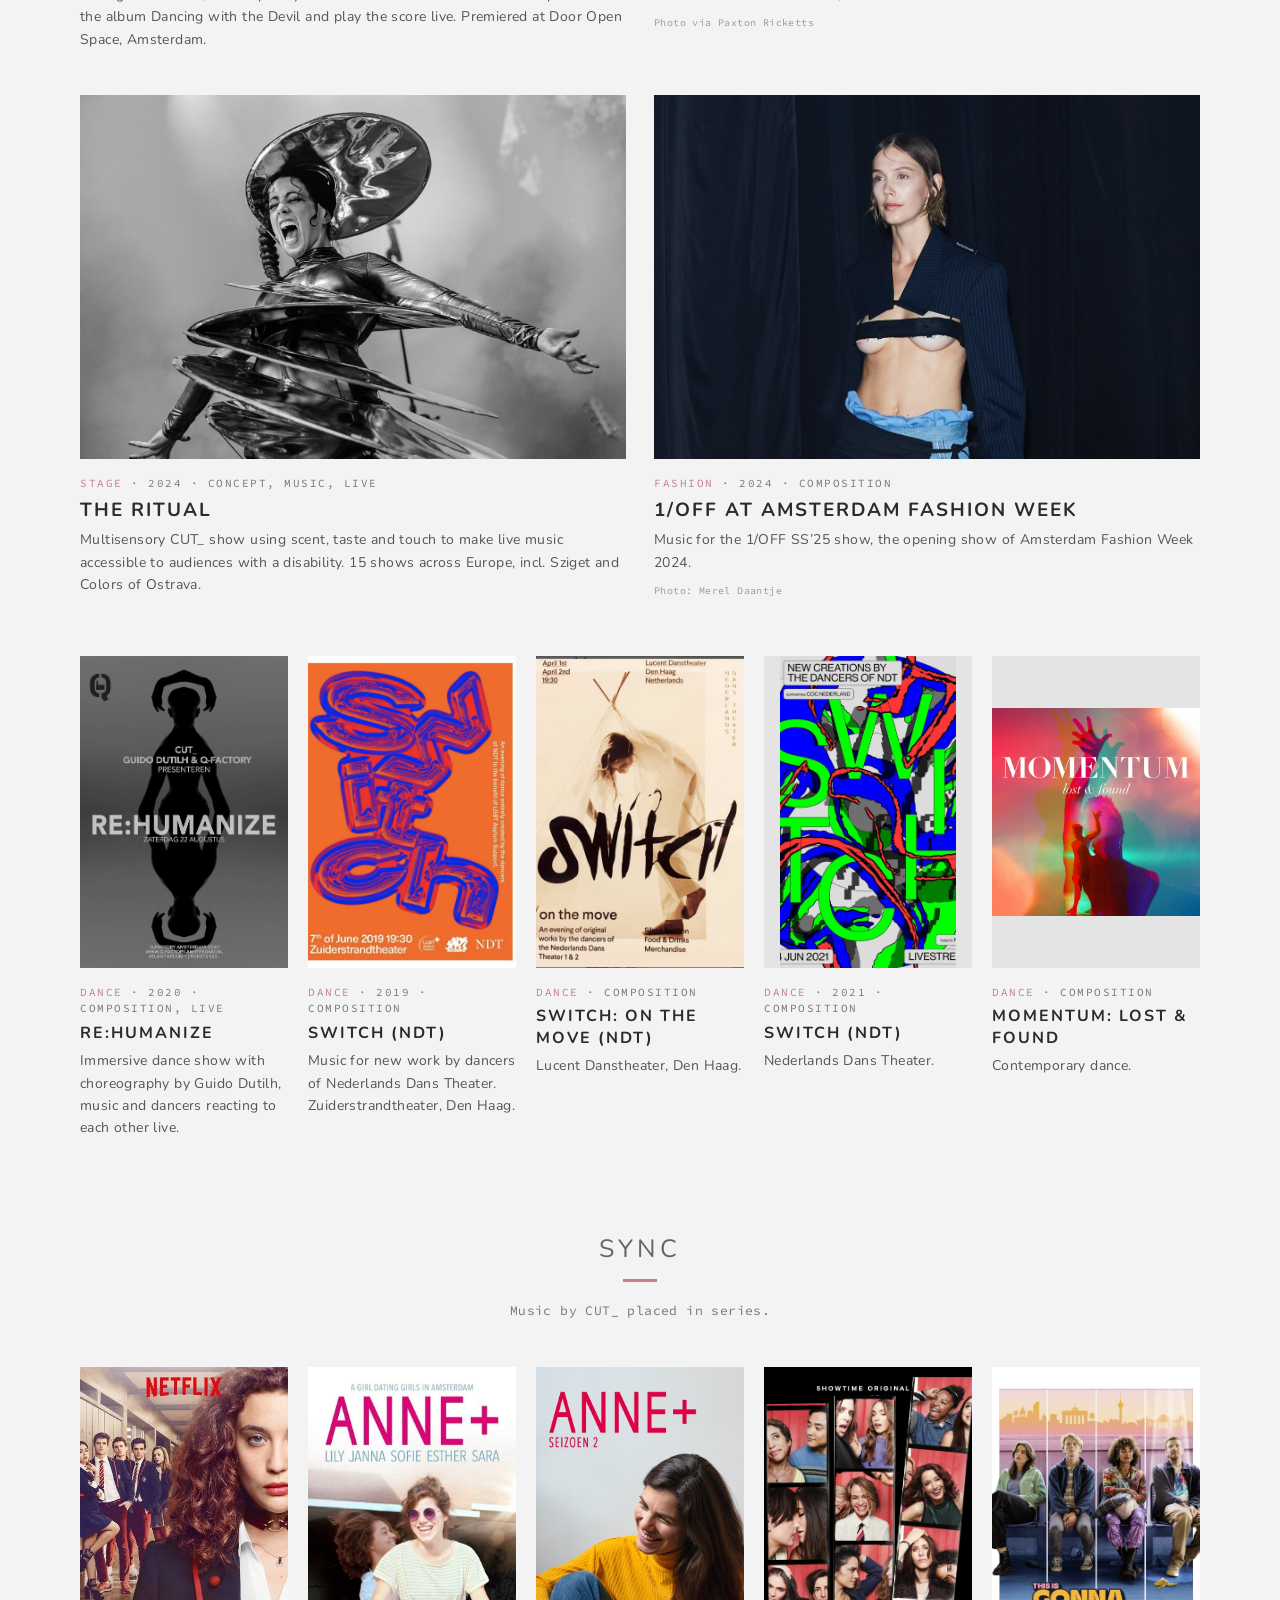
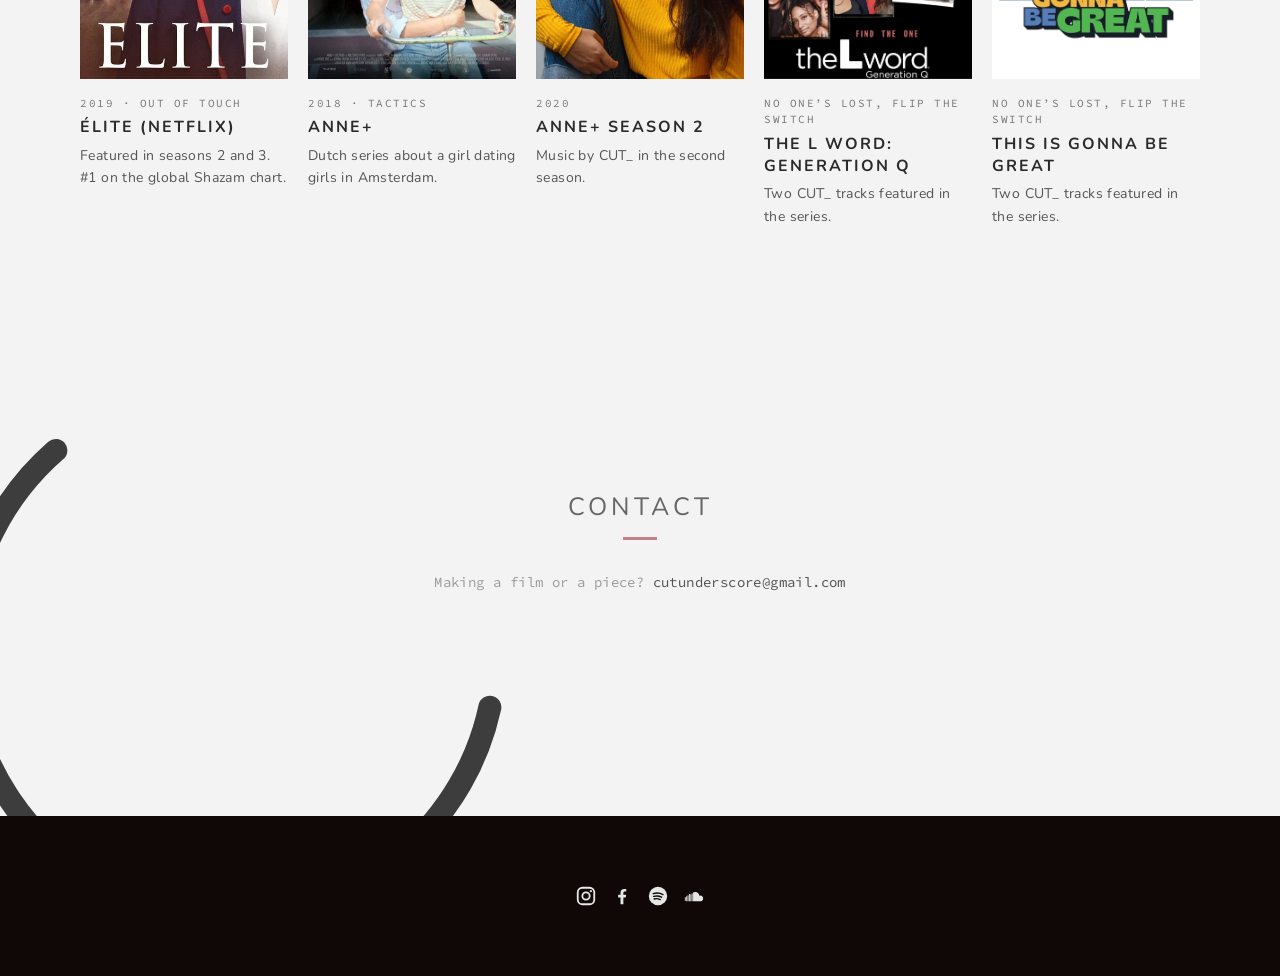
==== commit fb0f71e9: "Meta-tags, canonical, sitemap, robots en 404 voor cutunderscore.com Co-Authored-By: Claude Sonnet 5." ====
--- a/scoring.html
+++ b/scoring.html
@@ -5,6 +5,14 @@
   <meta name="viewport" content="width=device-width, initial-scale=1">
   <title>CUT_ | Music for stage and screen</title>
   <meta name="description" content="Belle Doron and Sebastiaan Dutilh (CUT_) compose original music for film, dance and theatre.">
+  <link rel="canonical" href="https://cutunderscore.com/scoring.html">
+  <meta property="og:type" content="website">
+  <meta property="og:site_name" content="CUT_">
+  <meta property="og:title" content="CUT_ | Music for stage and screen">
+  <meta property="og:description" content="Belle Doron and Sebastiaan Dutilh (CUT_) compose original music for film, dance and theatre.">
+  <meta property="og:url" content="https://cutunderscore.com/scoring.html">
+  <meta property="og:image" content="https://cutunderscore.com/img/stage-blind-to-the-depths.jpg">
+  <meta name="twitter:card" content="summary_large_image">
   <link rel="icon" href="img/logo.png">
   <link rel="preconnect" href="https://fonts.googleapis.com">
   <link rel="preconnect" href="https://fonts.gstatic.com" crossorigin>
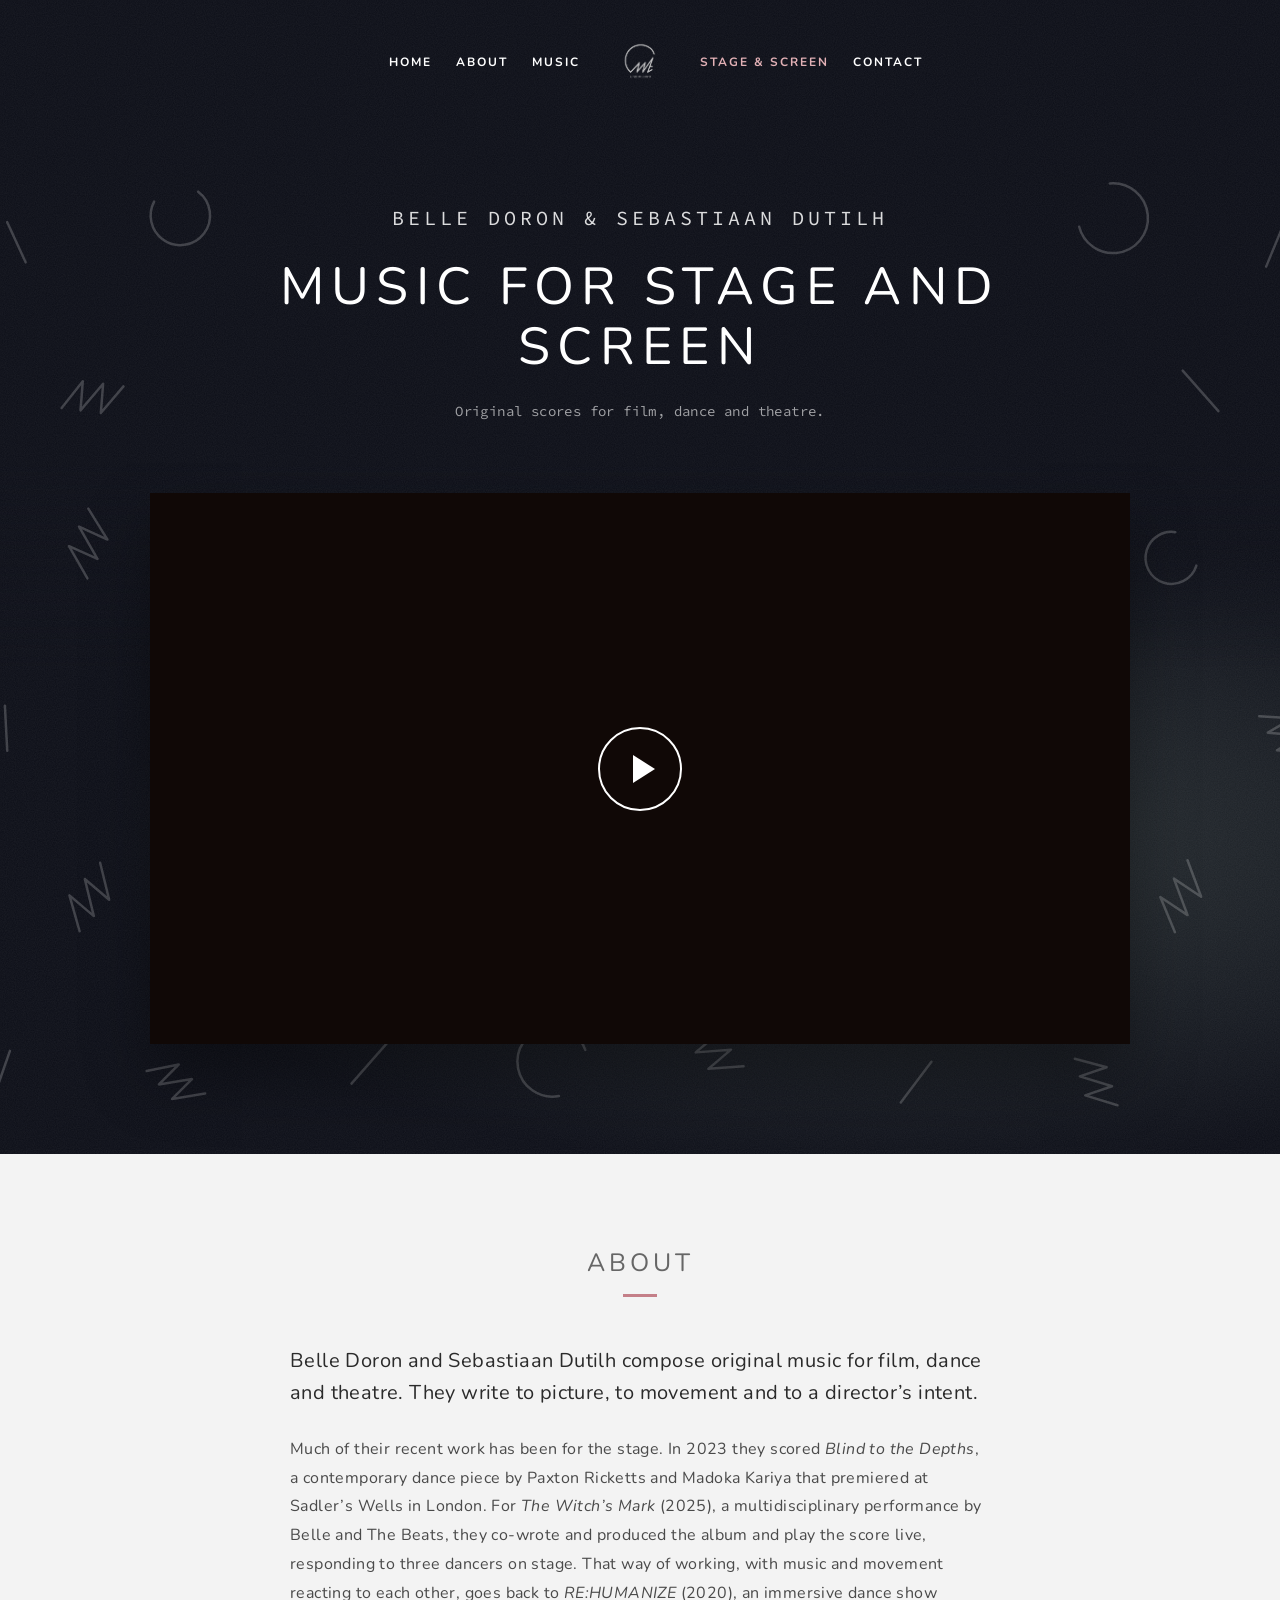
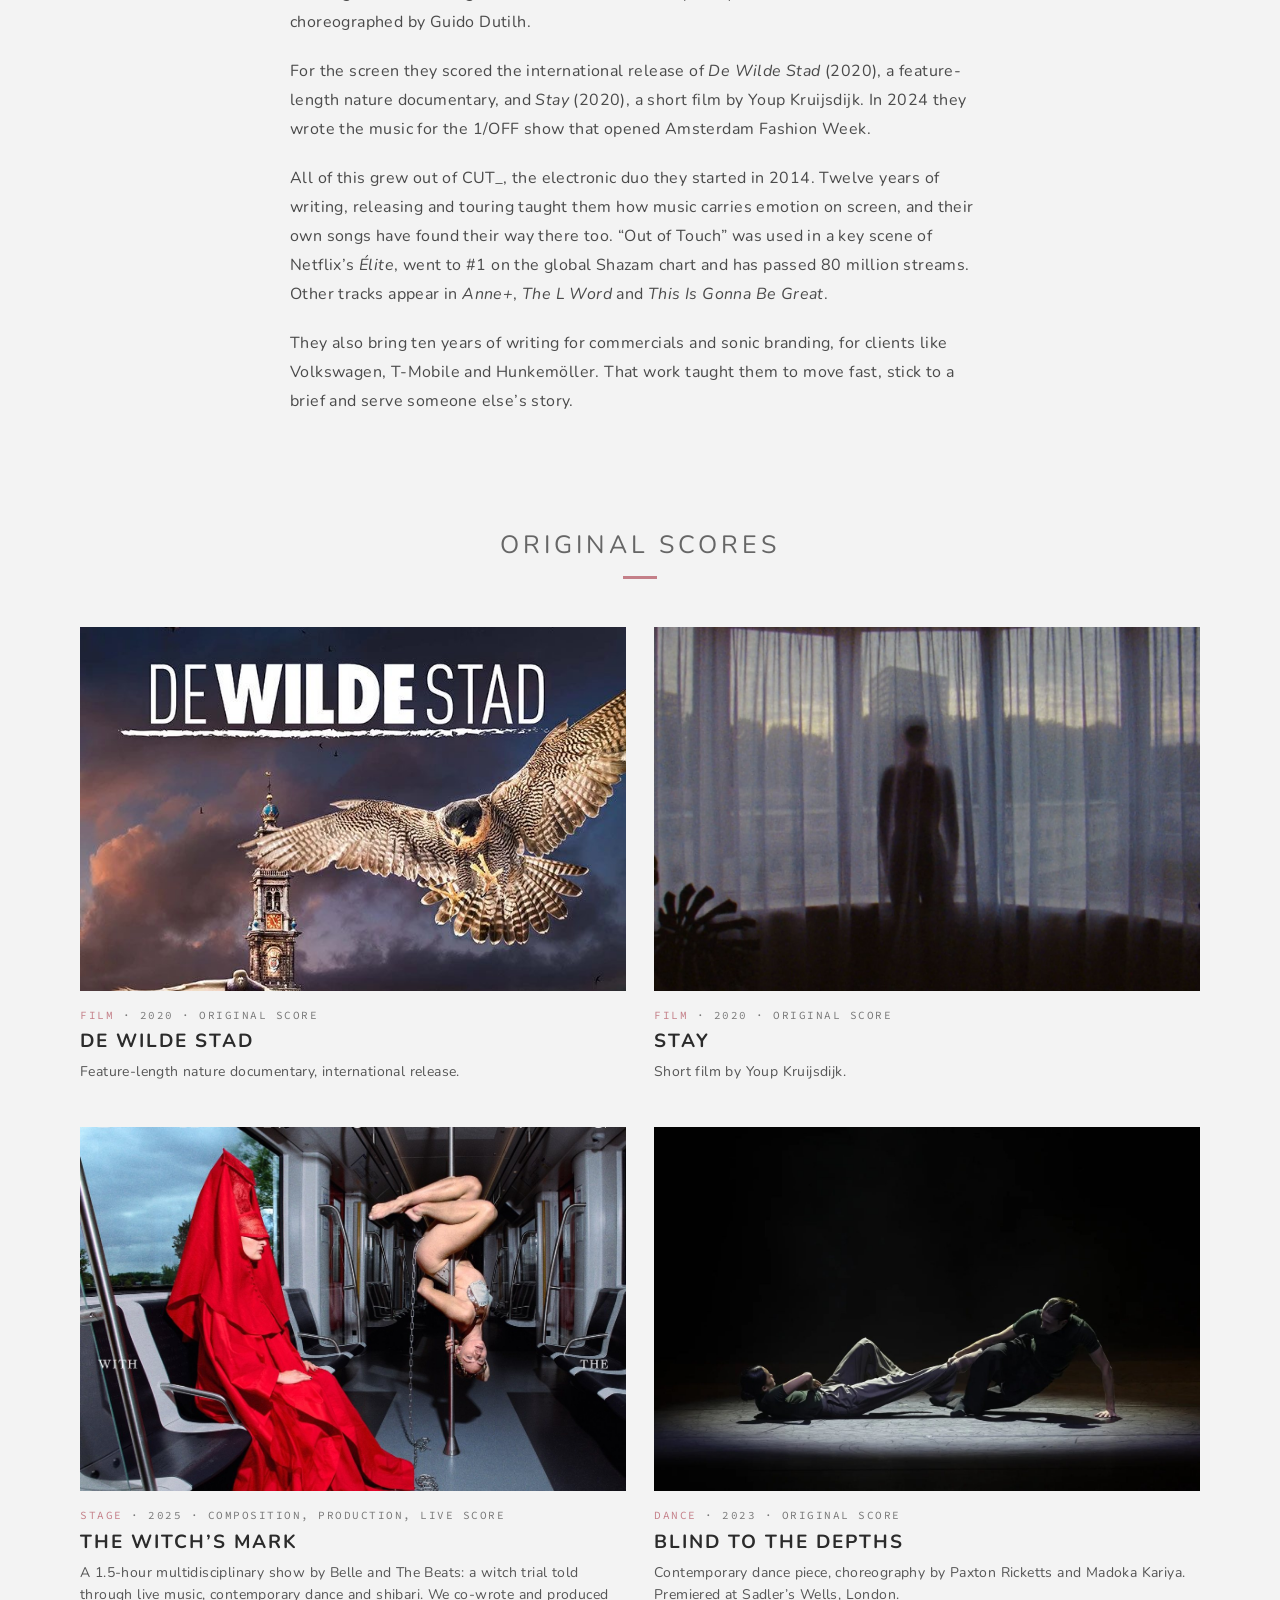
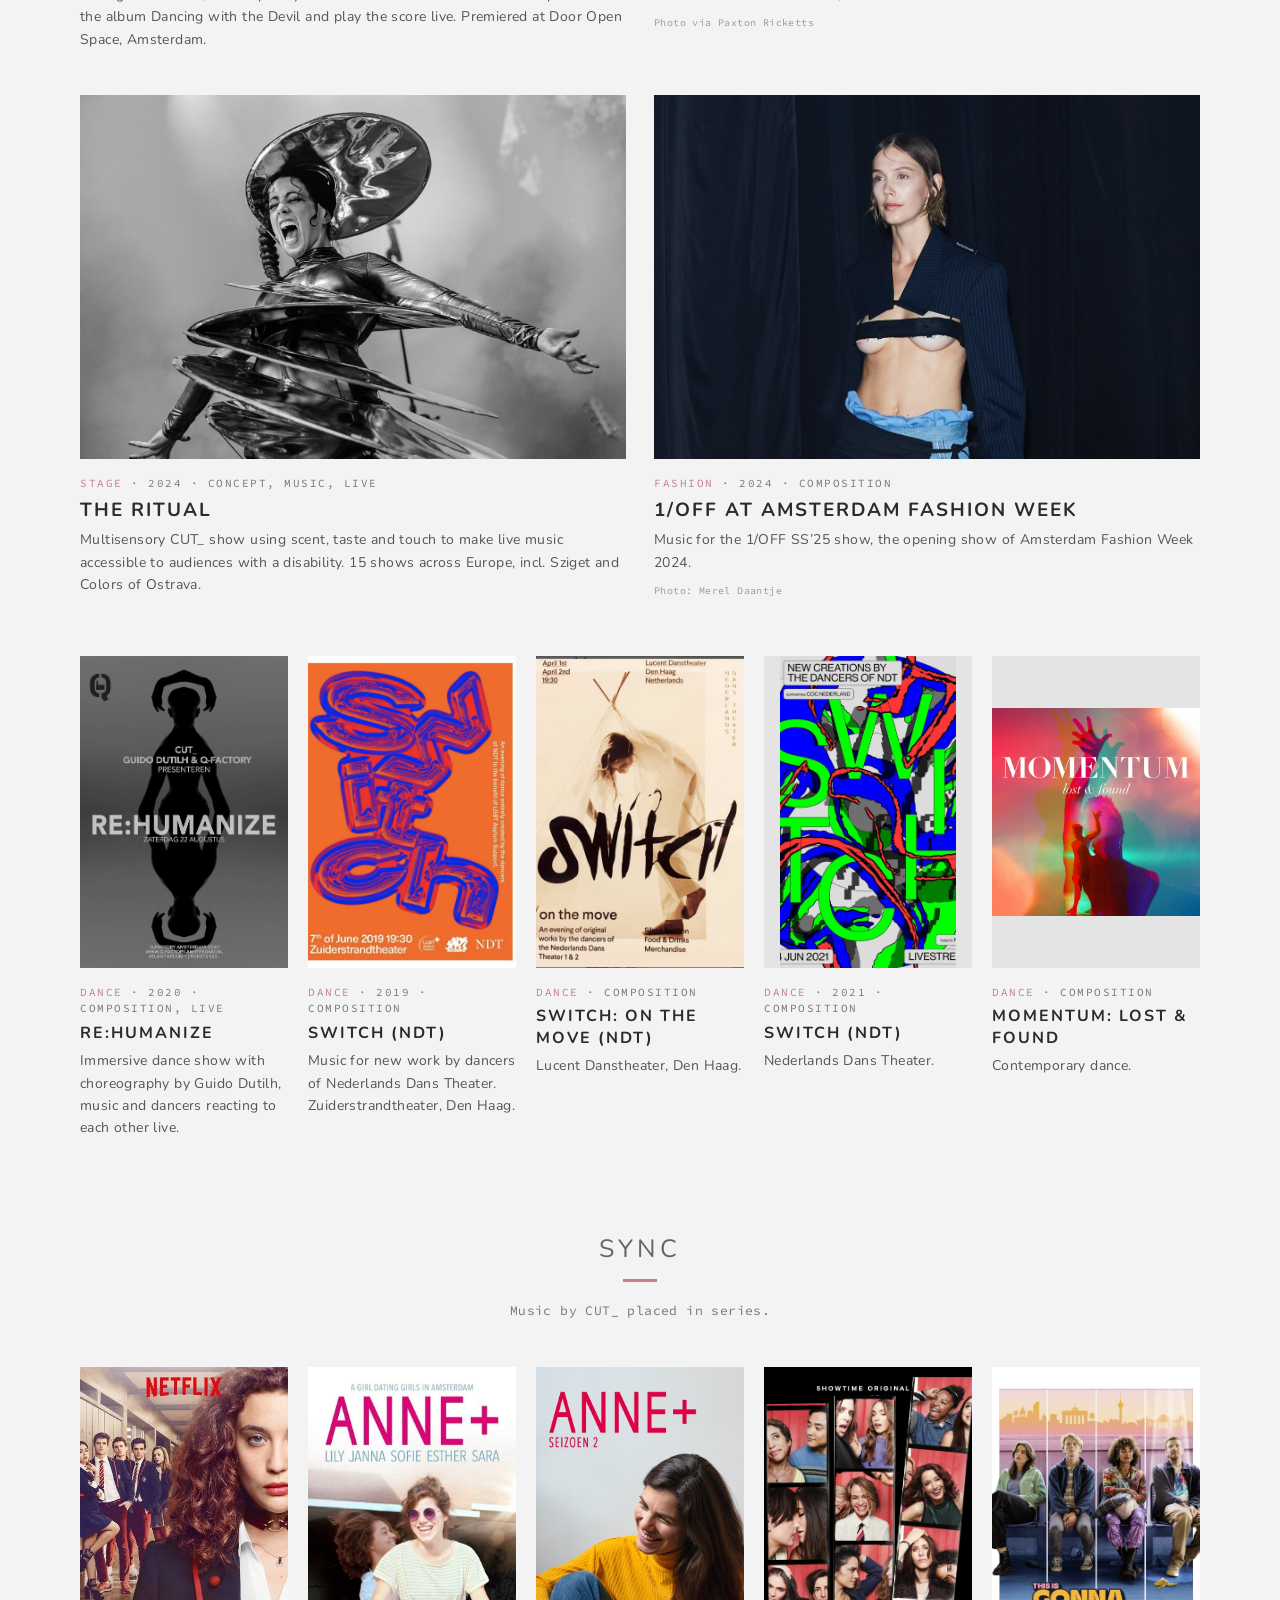
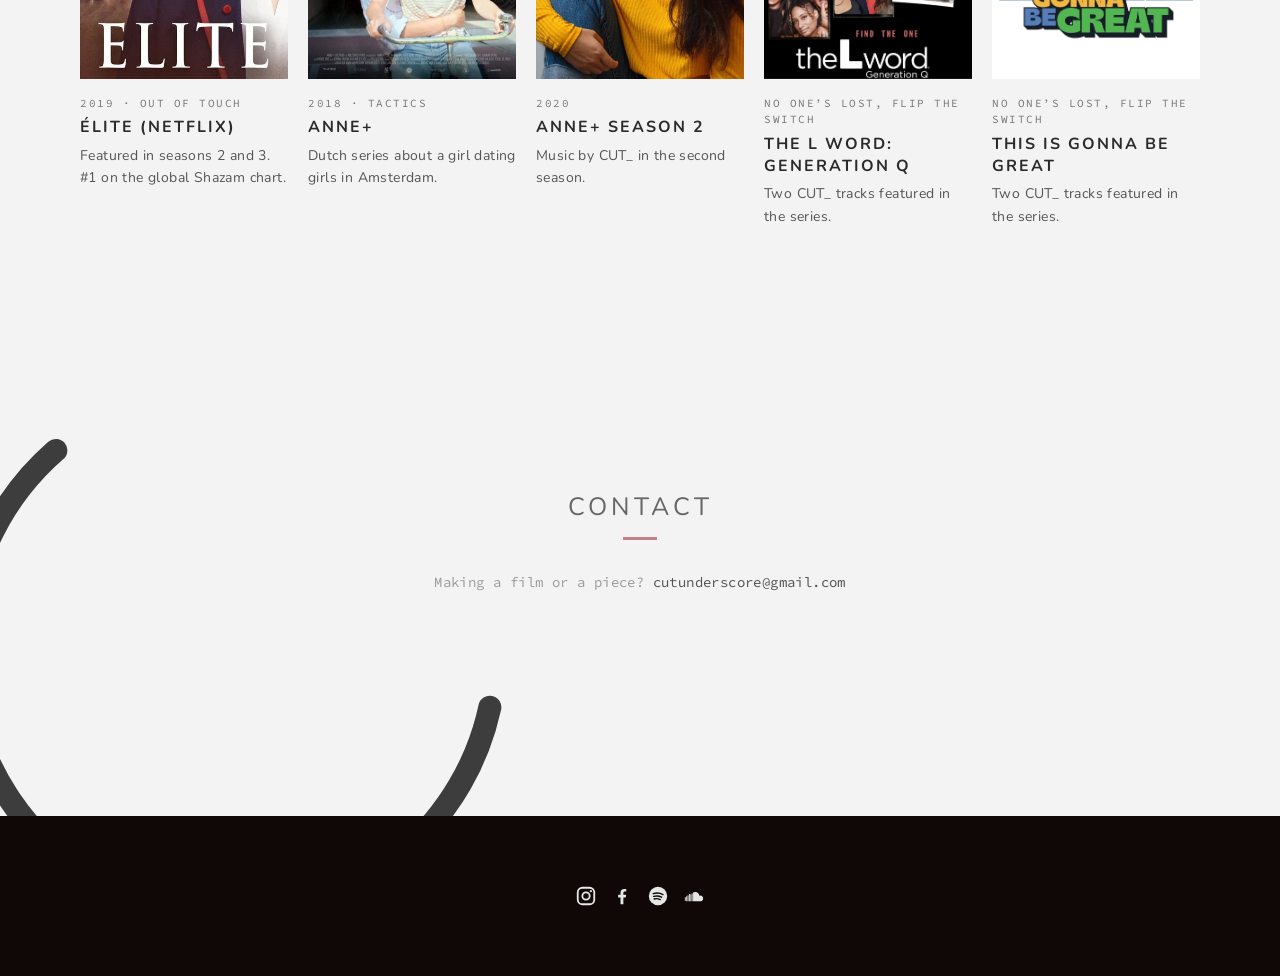
==== commit bf5cf52d: "Canonical en sitemap naar /scoring Co-Authored-By: Claude Sonnet 5.5 <noreply@anthropic.com> Claude-" ====
--- a/scoring.html
+++ b/scoring.html
@@ -5,12 +5,12 @@
   <meta name="viewport" content="width=device-width, initial-scale=1">
   <title>CUT_ | Music for stage and screen</title>
   <meta name="description" content="Belle Doron and Sebastiaan Dutilh (CUT_) compose original music for film, dance and theatre.">
-  <link rel="canonical" href="https://cutunderscore.com/scoring.html">
+  <link rel="canonical" href="https://cutunderscore.com/scoring">
   <meta property="og:type" content="website">
   <meta property="og:site_name" content="CUT_">
   <meta property="og:title" content="CUT_ | Music for stage and screen">
   <meta property="og:description" content="Belle Doron and Sebastiaan Dutilh (CUT_) compose original music for film, dance and theatre.">
-  <meta property="og:url" content="https://cutunderscore.com/scoring.html">
+  <meta property="og:url" content="https://cutunderscore.com/scoring">
   <meta property="og:image" content="https://cutunderscore.com/img/stage-blind-to-the-depths.jpg">
   <meta name="twitter:card" content="summary_large_image">
   <link rel="icon" href="img/logo.png">
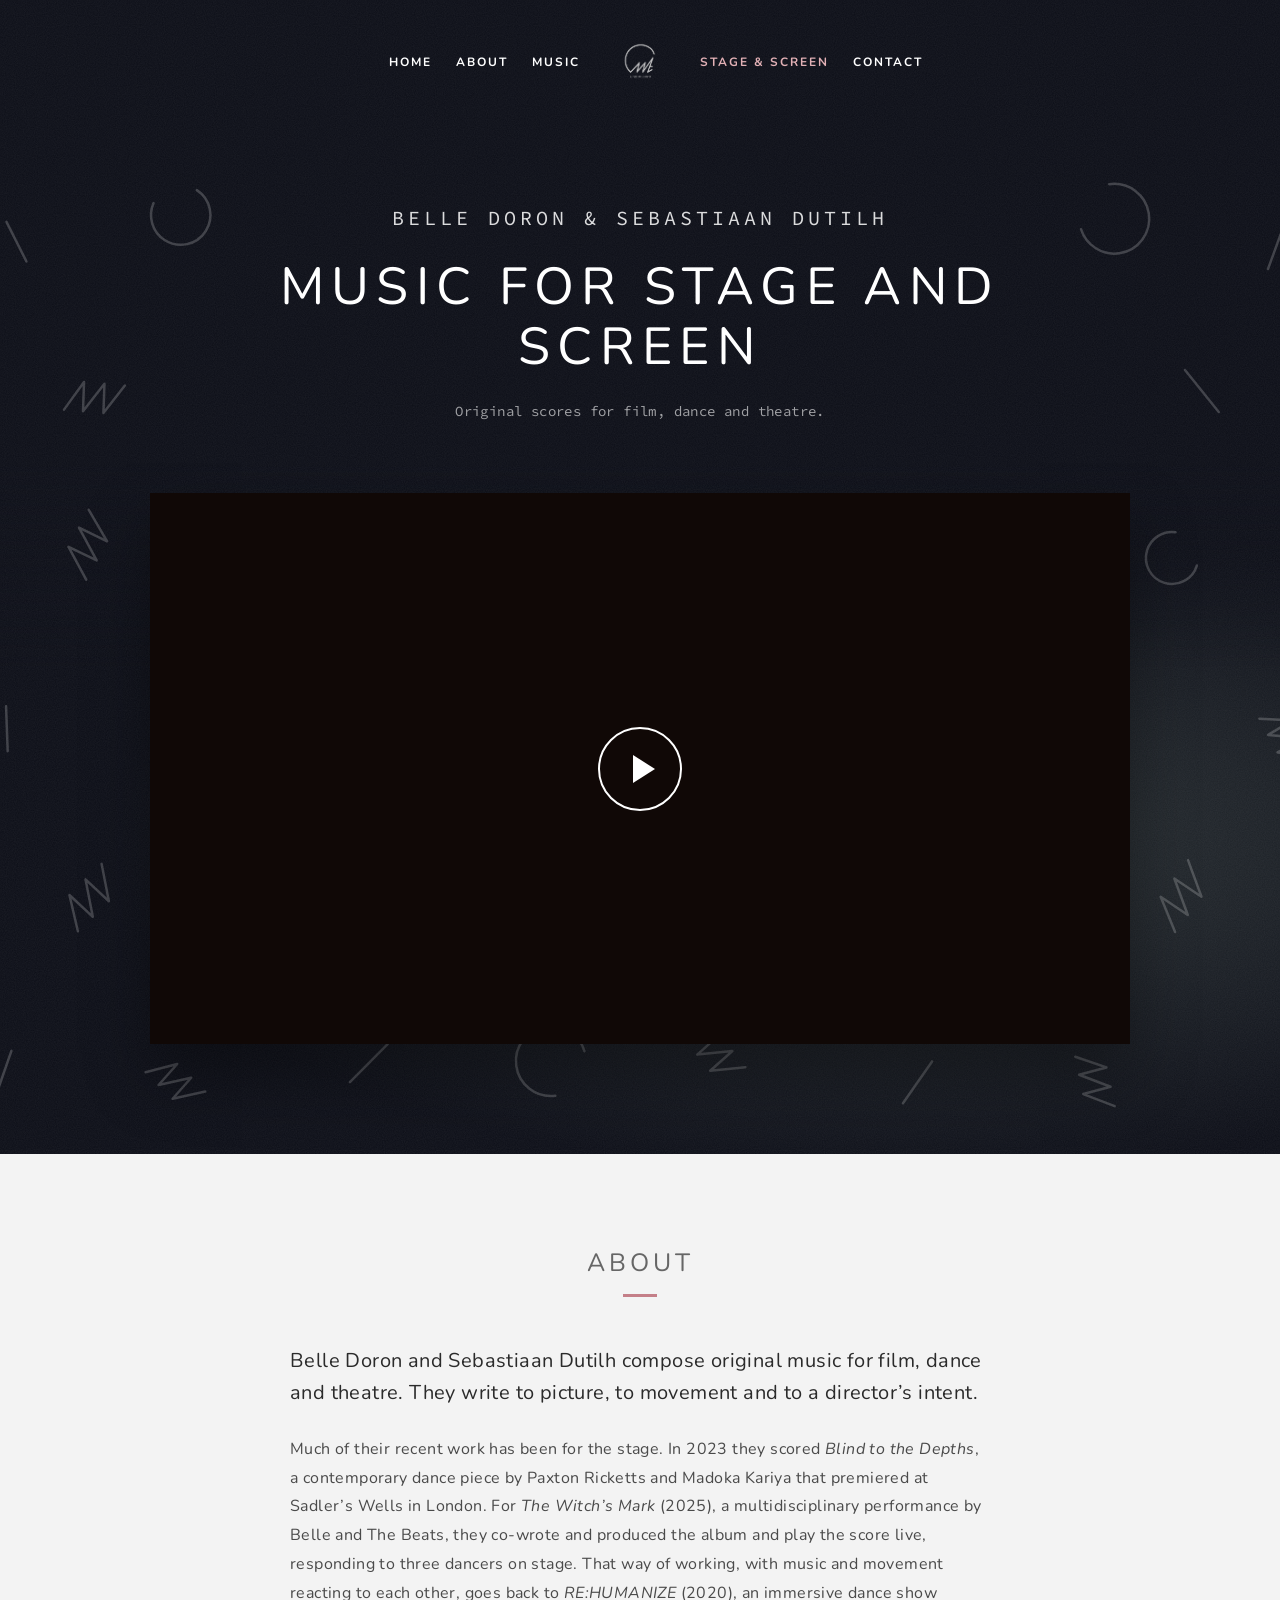
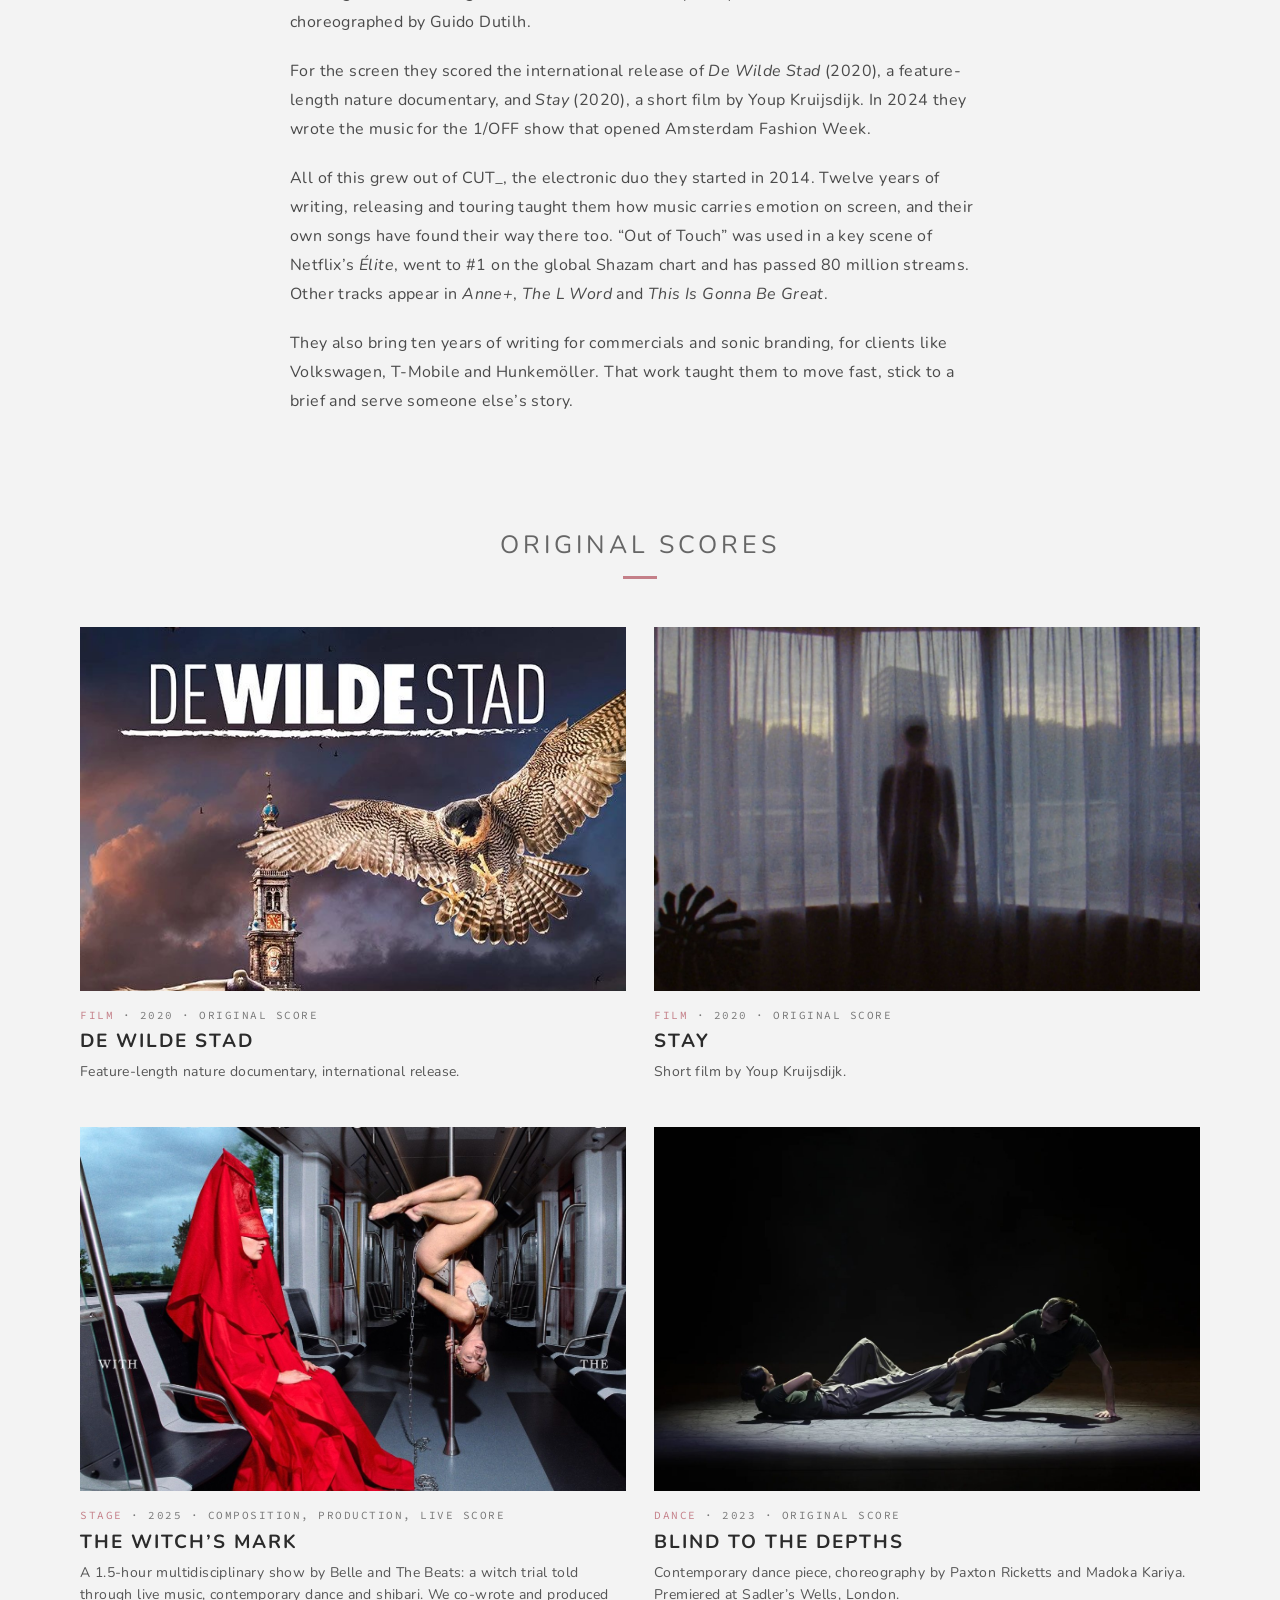
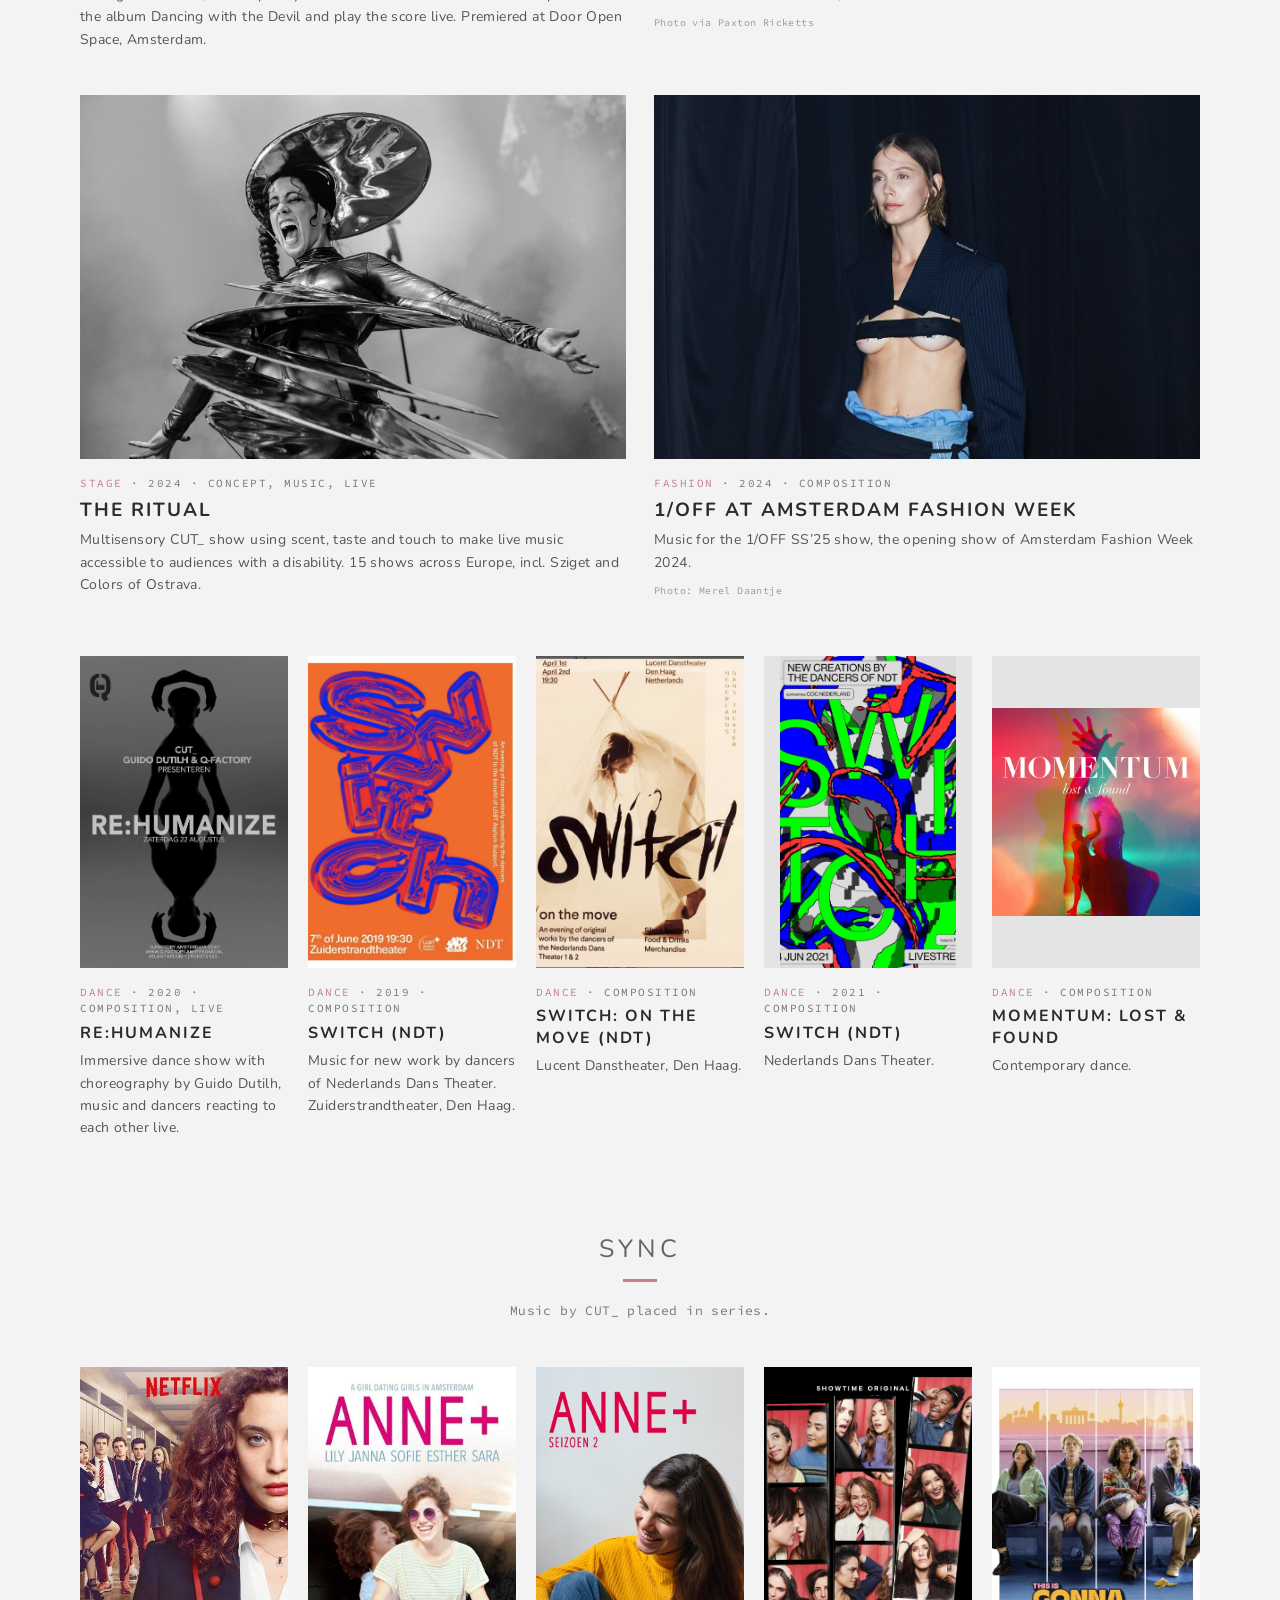
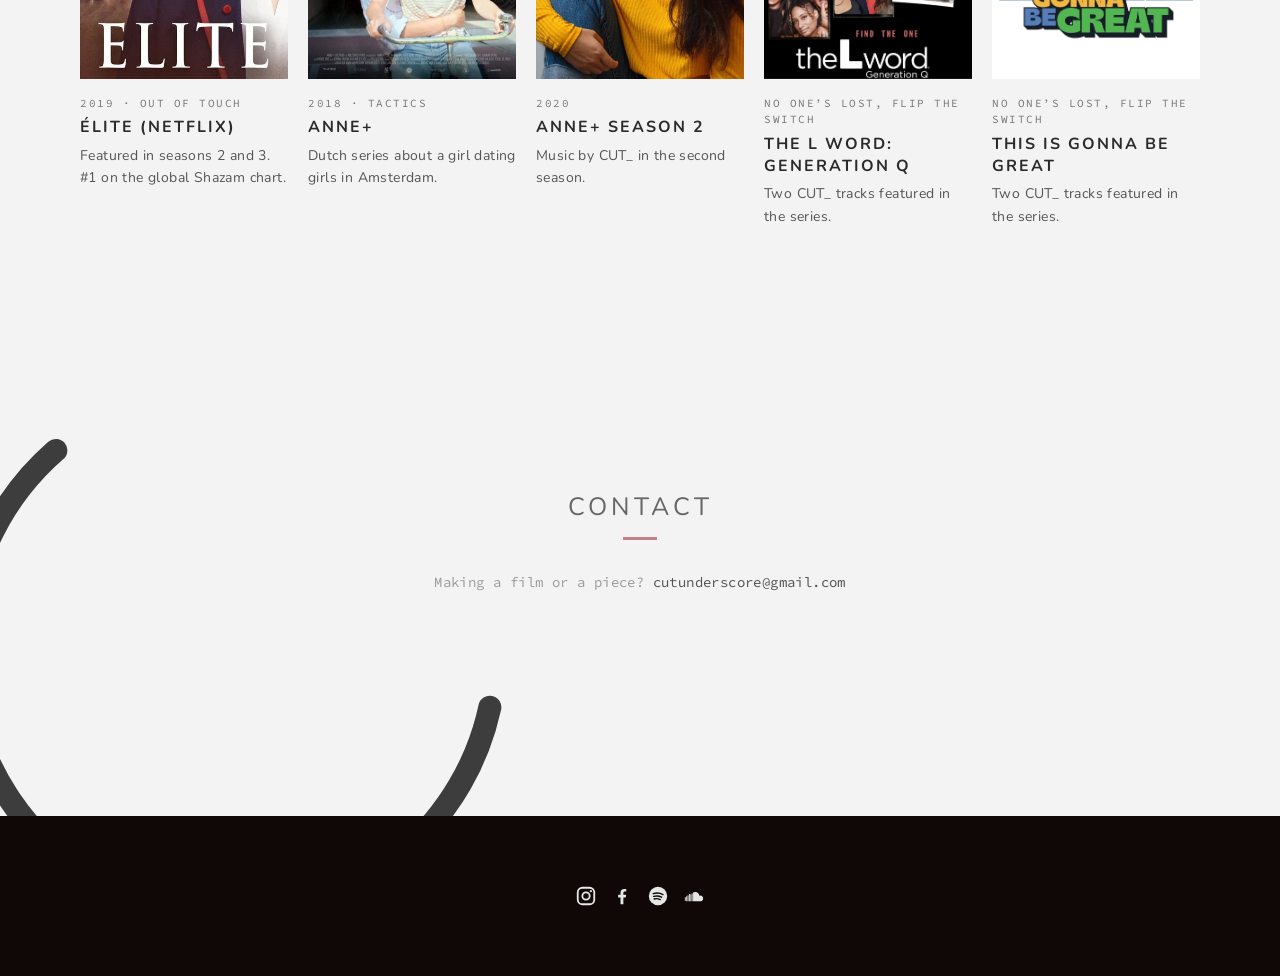
==== commit 5ecc68f4: "Foto-kader: height auto en cache-busting op CSS Co-Authored-By: Claude Opus 5.5 <noreply@anthropic.c" ====
--- a/scoring.html
+++ b/scoring.html
@@ -17,7 +17,7 @@
   <link rel="preconnect" href="https://fonts.googleapis.com">
   <link rel="preconnect" href="https://fonts.gstatic.com" crossorigin>
   <link href="https://fonts.googleapis.com/css2?family=Nunito:wght@300;400;700&family=Source+Code+Pro:wght@400;500&display=swap" rel="stylesheet">
-  <link rel="stylesheet" href="css/style.css">
+  <link rel="stylesheet" href="css/style.css?v=2">
 </head>
 <body class="page-scoring">
 
--- a/css/style.css
+++ b/css/style.css
@@ -371,7 +371,11 @@
 .about { position: relative; background: #f3f3f3; padding: 120px 0; }
 .about-grid { display: grid; grid-template-columns: 1.1fr 1fr; gap: 64px; align-items: center; }
 .about-photo { margin: 0; }
-.about-photo img { width: 100%; aspect-ratio: 4 / 3; object-fit: cover; object-position: 29% 30%; }
+.about-photo { position: relative; }
+.about-photo img { display: block; width: 100%; height: auto; aspect-ratio: 4 / 5; object-fit: cover; transition: opacity .25s ease; }
+.photo-cycle { display: block; width: 100%; padding: 0; border: 0; background: none; cursor: pointer; }
+.photo-cycle:focus-visible { outline: 2px solid var(--pink); outline-offset: 4px; }
+.photo-count { position: absolute; right: 12px; bottom: 10px; font-family: 'Source Code Pro', monospace; font-size: 11px; letter-spacing: .15em; color: #fff; background: rgba(12,14,23,.55); padding: 3px 8px; pointer-events: none; }
 .about-text { background: #f3f3f3; padding: 26px 0; }
 .about-text h2 { margin-bottom: 22px; }
 .about-text p { margin: 0 0 1.1em; color: #4a4a4a; line-height: 1.8; }
@@ -447,7 +451,7 @@
 .music h2::after, .teaser h2::after { background: var(--pink); }
 
 /* bio: belangrijke feiten */
-.about-text strong, .bio strong { font-weight: 700; color: #1f1f1f; box-shadow: inset 0 -0.5em 0 rgba(227,177,182,.55); }
+.about-text strong, .bio strong { font-weight: inherit; color: #1f1f1f; box-shadow: inset 0 -0.5em 0 rgba(227,177,182,.55); }
 .about-text a, .bio a { color: inherit; text-decoration-color: var(--pink-deep); text-decoration-thickness: 2px; text-underline-offset: 4px; }
 .about-text a:hover { color: var(--pink-deep); }
 
